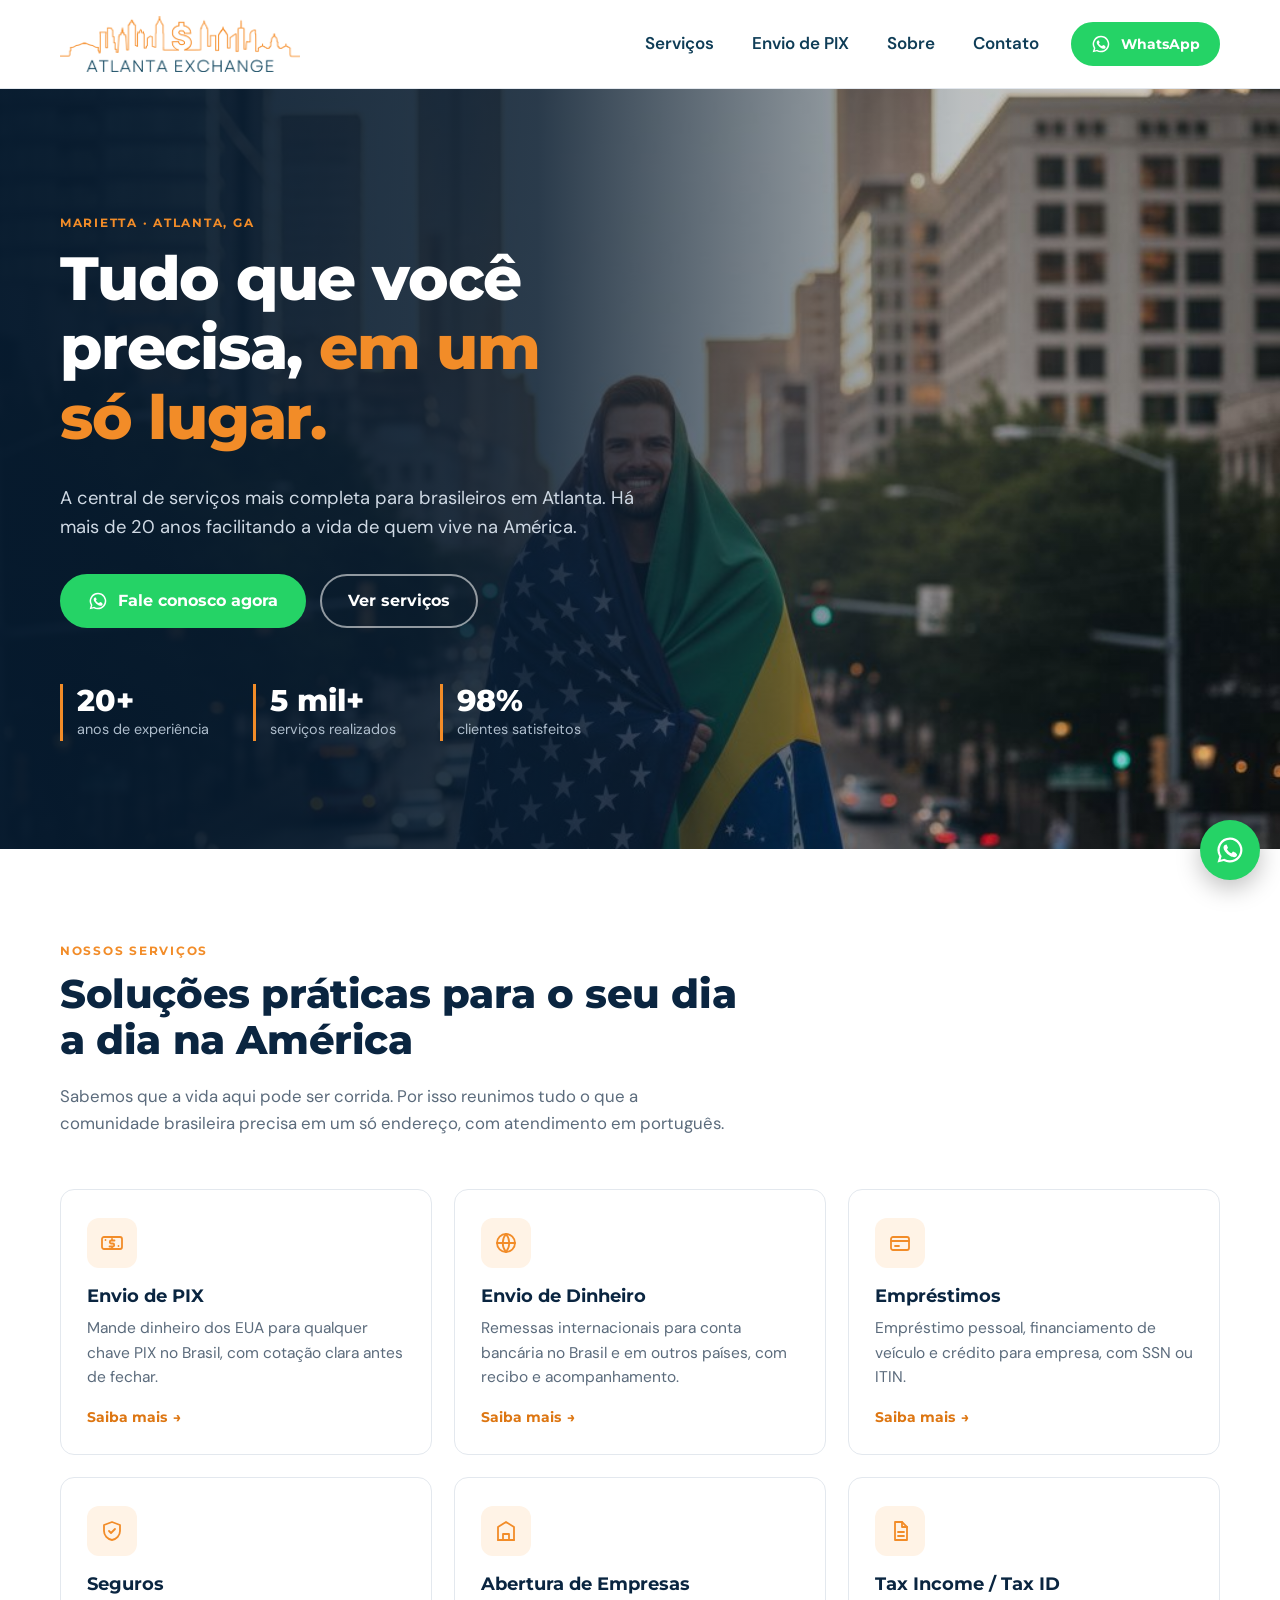
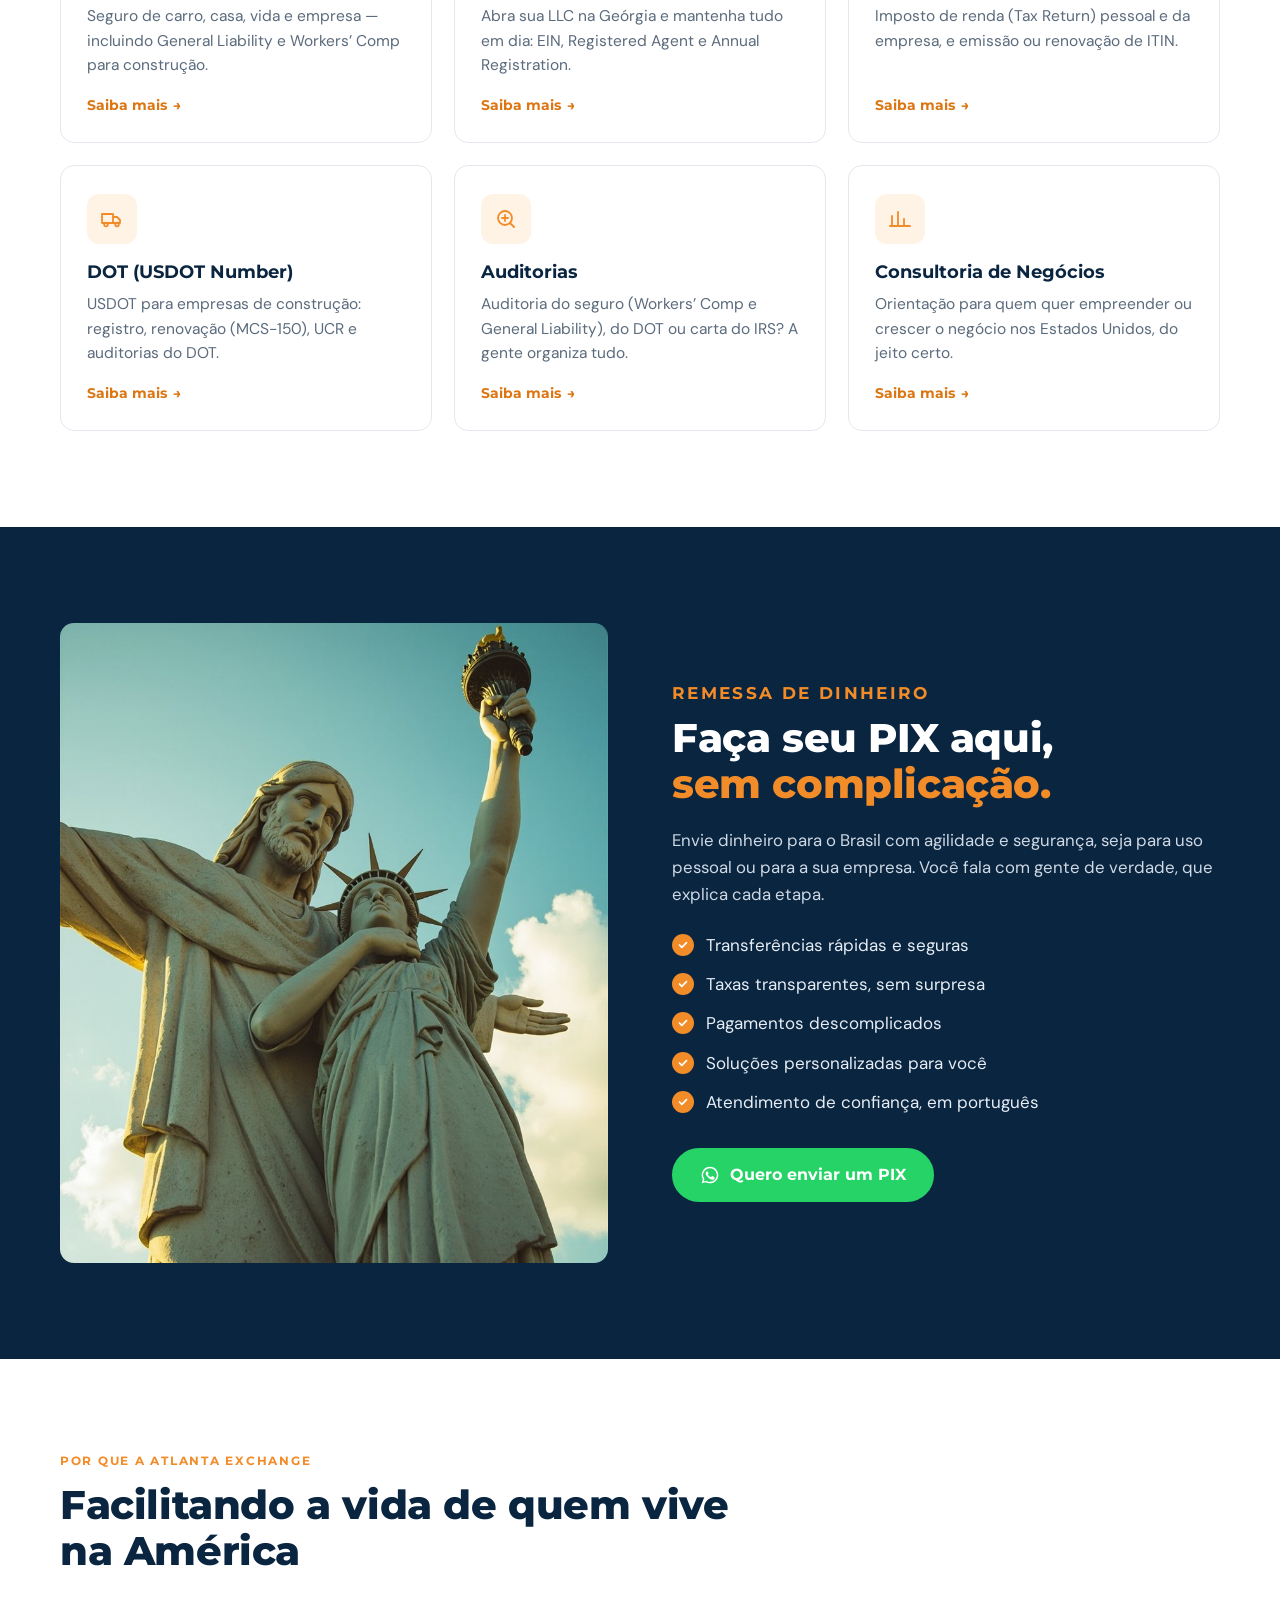
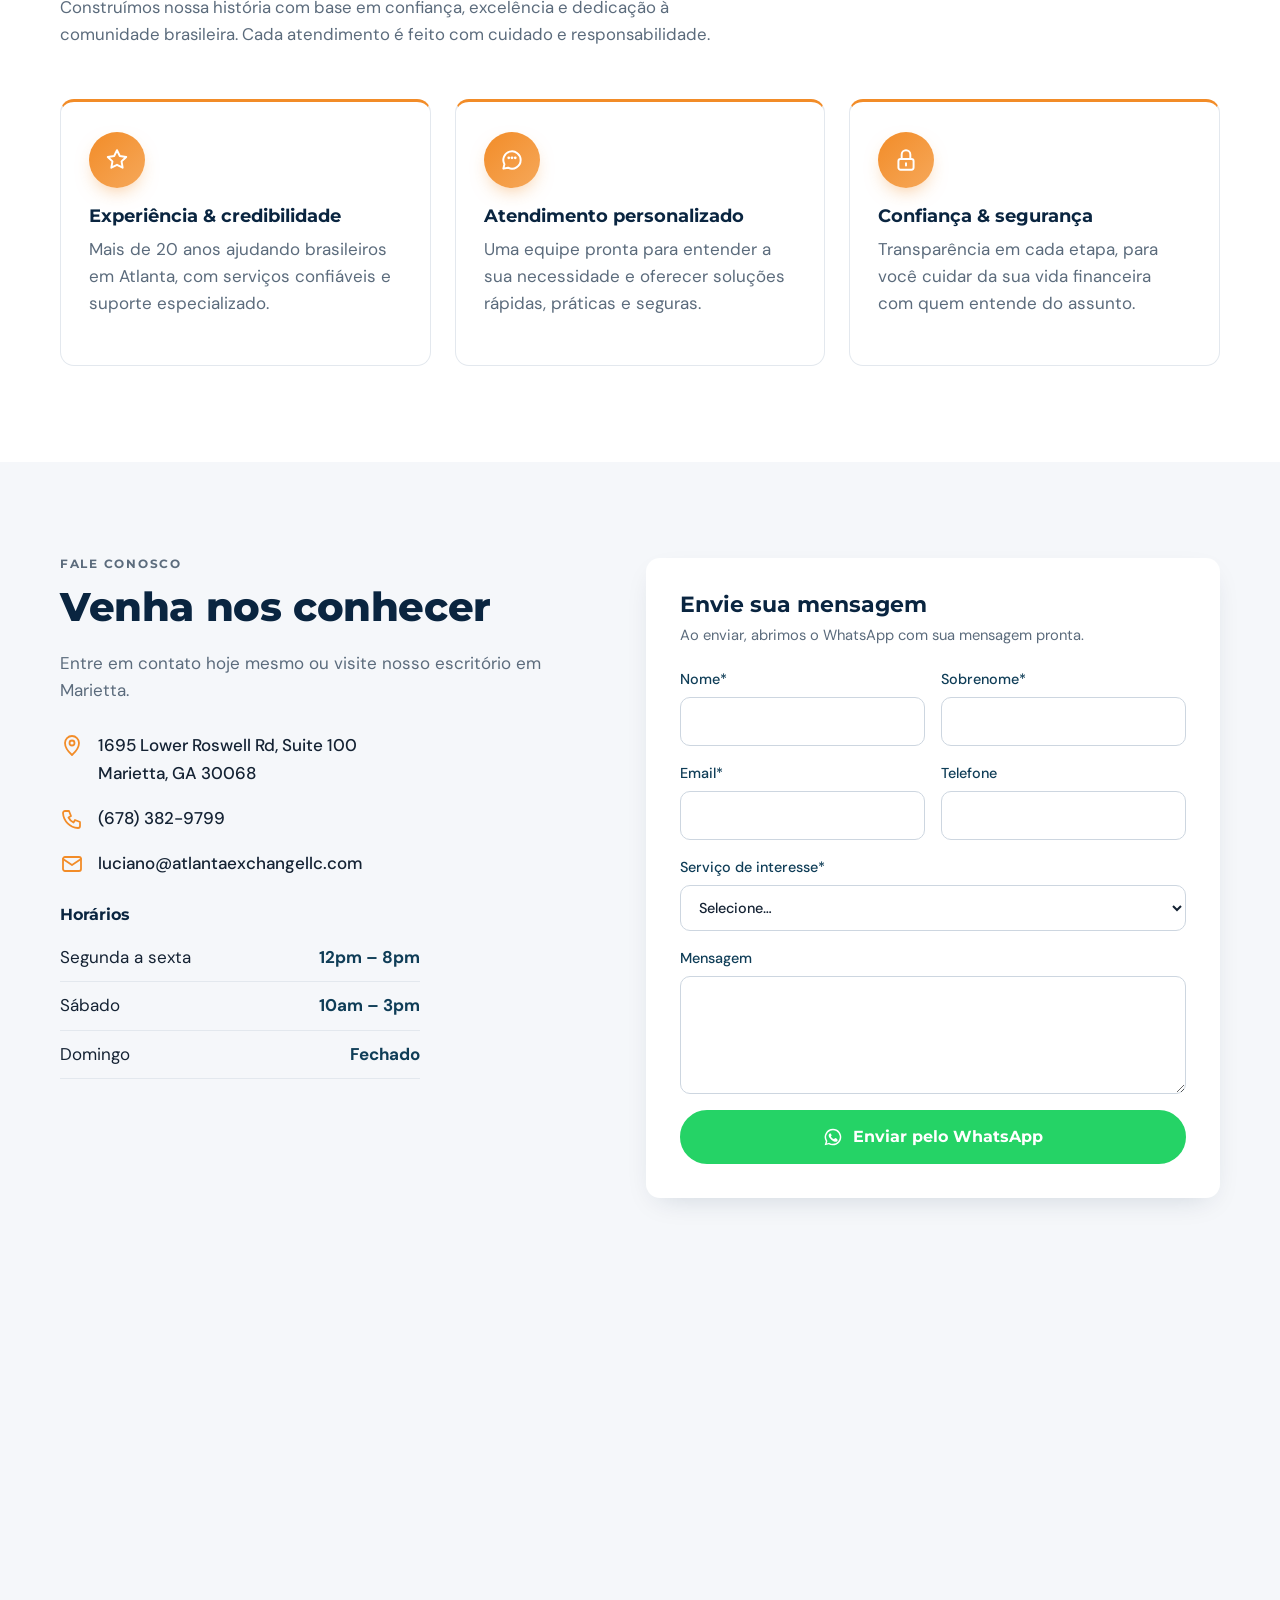
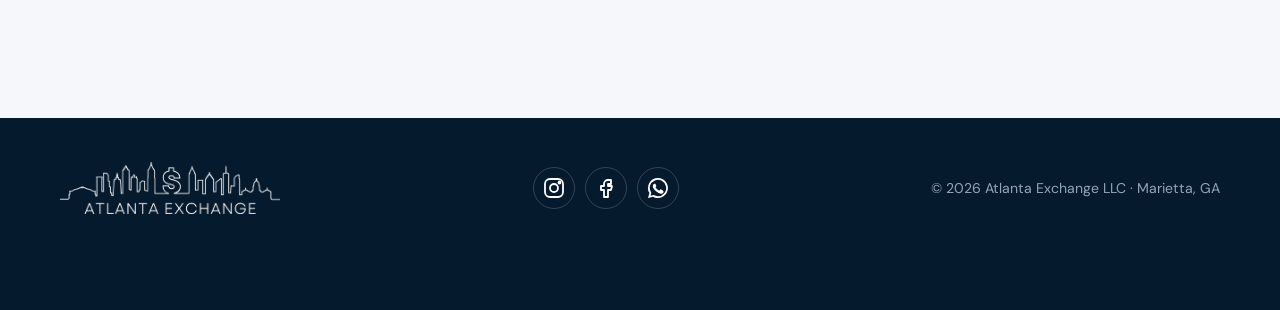
==== site/index.html @ a4a87ce2 "Site novo da Atlanta Exchange (fora do Wix) Site estático com home, 9 páginas de serviço, cotação do" ====
<!doctype html>
<html lang="pt-BR">
<head>
  <meta charset="utf-8">
  <meta name="viewport" content="width=device-width, initial-scale=1">
  <title>Atlanta Exchange LLC | Central de Serviços para Brasileiros em Atlanta</title>
  <meta name="description" content="Há mais de 20 anos servindo a comunidade brasileira em Atlanta: envio de PIX e dinheiro ao Brasil, empréstimos, seguros, abertura de empresas, DOT para construção, Tax ID, imposto de renda e consultoria.">
  <link rel="canonical" href="https://www.atlantaexchangellc.com/">
  <meta property="og:type" content="website">
  <meta property="og:title" content="Atlanta Exchange LLC">
  <meta property="og:description" content="A central de serviços mais completa para brasileiros em Atlanta.">
  <meta property="og:image" content="https://www.atlantaexchangellc.com/img/hero.jpg">
  <meta property="og:locale" content="pt_BR">
  <link rel="icon" href="img/favicon.svg" type="image/svg+xml">
  <link rel="preconnect" href="https://fonts.googleapis.com">
  <link rel="preconnect" href="https://fonts.gstatic.com" crossorigin>
  <link href="https://fonts.googleapis.com/css2?family=Montserrat:wght@600;700;800&family=DM+Sans:wght@400;500;700&display=swap" rel="stylesheet">
  <link rel="stylesheet" href="styles.css">
  <script type="application/ld+json">
  {
    "@context": "https://schema.org",
    "@type": "FinancialService",
    "name": "Atlanta Exchange LLC",
    "url": "https://www.atlantaexchangellc.com/",
    "logo": "https://www.atlantaexchangellc.com/img/logo.png",
    "image": "https://www.atlantaexchangellc.com/img/hero.jpg",
    "telephone": "+1-678-382-9799",
    "email": "luciano@atlantaexchangellc.com",
    "address": {
      "@type": "PostalAddress",
      "streetAddress": "1695 Lower Roswell Rd Suite 100",
      "addressLocality": "Marietta",
      "addressRegion": "GA",
      "postalCode": "30068",
      "addressCountry": "US"
    },
    "openingHoursSpecification": [
      {"@type": "OpeningHoursSpecification", "dayOfWeek": ["Monday","Tuesday","Wednesday","Thursday","Friday"], "opens": "12:00", "closes": "20:00"},
      {"@type": "OpeningHoursSpecification", "dayOfWeek": "Saturday", "opens": "10:00", "closes": "15:00"}
    ],
    "sameAs": [
      "https://www.instagram.com/atlantaexchangellc",
      "https://www.facebook.com/atlantaexchangellc"
    ]
  }
  </script>
</head>
<body>

<header class="nav" id="top">
  <div class="quote" data-quote hidden>
    <div class="wrap quote__inner">
      <span class="quote__live" aria-hidden="true"></span>
      <span class="quote__pair">Dólar hoje <small>USD → BRL</small></span>
      <strong class="quote__value" data-quote-value>R$ —</strong>
      <span class="quote__change" data-quote-change></span>
      <span class="quote__time" data-quote-time></span>
      <a class="quote__cta" href="https://wa.me/16787700385?text=Ol%C3%A1!%20Qual%20a%20cota%C3%A7%C3%A3o%20de%20hoje%20para%20envio%20de%20PIX%3F" target="_blank" rel="noopener">Ver nossa cotação para PIX →</a>
    </div>
  </div>
  <div class="wrap nav__inner">
    <a href="#top" class="nav__logo" aria-label="Atlanta Exchange — início">
      <img src="img/logo.png" alt="Atlanta Exchange" width="250" height="58">
    </a>
    <button class="nav__toggle" aria-label="Abrir menu" aria-expanded="false" aria-controls="menu">
      <span></span><span></span><span></span>
    </button>
    <nav id="menu" class="nav__menu">
      <a href="#servicos">Serviços</a>
      <a href="#remessa">Envio de PIX</a>
      <a href="#sobre">Sobre</a>
      <a href="#contato">Contato</a>
      <a href="https://wa.me/16787700385" class="btn btn--sm btn--wa" target="_blank" rel="noopener"><svg class="wa-ico" viewBox="0 0 24 24" aria-hidden="true"><path fill="currentColor" d="M12 2a10 10 0 0 0-8.6 15.1L2 22l5-1.3A10 10 0 1 0 12 2Zm0 18.2a8.2 8.2 0 0 1-4.2-1.1l-.3-.2-3 .8.8-2.9-.2-.3A8.2 8.2 0 1 1 12 20.2Zm4.5-6.1c-.2-.1-1.5-.7-1.7-.8-.2-.1-.4-.1-.6.1l-.8 1c-.1.2-.3.2-.5.1a6.7 6.7 0 0 1-3.3-2.9c-.2-.4.2-.4.7-1.3.1-.2 0-.3 0-.4l-.8-1.8c-.2-.5-.4-.4-.6-.4h-.5a1 1 0 0 0-.7.3 3 3 0 0 0-.9 2.2 5.2 5.2 0 0 0 1.1 2.8 11.9 11.9 0 0 0 4.6 4c1.7.7 2.3.8 3.2.7.5-.1 1.5-.6 1.7-1.2.2-.6.2-1.1.2-1.2-.1-.1-.3-.2-.5-.3Z"/></svg> WhatsApp</a>
    </nav>
  </div>
</header>

<main>

  <!-- HERO -->
  <section class="hero">
    <div class="hero__bg" aria-hidden="true"></div>
    <div class="wrap hero__inner">
      <p class="eyebrow">Marietta · Atlanta, GA</p>
      <h1>Tudo que você precisa, <span class="accent">em um só lugar.</span></h1>
      <p class="hero__lead">A central de serviços mais completa para brasileiros em Atlanta. Há mais de 20 anos facilitando a vida de quem vive na América.</p>
      <div class="hero__cta">
        <a href="https://wa.me/16787700385?text=Ol%C3%A1!%20Vim%20pelo%20site%20e%20gostaria%20de%20atendimento." class="btn btn--wa" target="_blank" rel="noopener">
          <svg viewBox="0 0 24 24" width="20" height="20" aria-hidden="true"><path fill="currentColor" d="M12 2a10 10 0 0 0-8.6 15.1L2 22l5-1.3A10 10 0 1 0 12 2Zm0 18.2a8.2 8.2 0 0 1-4.2-1.1l-.3-.2-3 .8.8-2.9-.2-.3A8.2 8.2 0 1 1 12 20.2Zm4.5-6.1c-.2-.1-1.5-.7-1.7-.8-.2-.1-.4-.1-.6.1l-.8 1c-.1.2-.3.2-.5.1a6.7 6.7 0 0 1-3.3-2.9c-.2-.4.2-.4.7-1.3.1-.2 0-.3 0-.4l-.8-1.8c-.2-.5-.4-.4-.6-.4h-.5a1 1 0 0 0-.7.3 3 3 0 0 0-.9 2.2 5.2 5.2 0 0 0 1.1 2.8 11.9 11.9 0 0 0 4.6 4c1.7.7 2.3.8 3.2.7.5-.1 1.5-.6 1.7-1.2.2-.6.2-1.1.2-1.2-.1-.1-.3-.2-.5-.3Z"/></svg>
          Fale conosco agora
        </a>
        <a href="#servicos" class="btn btn--ghost">Ver serviços</a>
      </div>
      <ul class="hero__stats">
        <li><strong>20+</strong><span>anos de experiência</span></li>
        <li><strong>5 mil+</strong><span>serviços realizados</span></li>
        <li><strong>98%</strong><span>clientes satisfeitos</span></li>
      </ul>
    </div>
  </section>

  <!-- SERVIÇOS -->
  <section class="section" id="servicos">
    <div class="wrap">
      <div class="section__head">
        <p class="eyebrow">Nossos serviços</p>
        <h2>Soluções práticas para o seu dia a dia na América</h2>
        <p>Sabemos que a vida aqui pode ser corrida. Por isso reunimos tudo o que a comunidade brasileira precisa em um só endereço, com atendimento em português.</p>
      </div>

      <div class="grid services">
<!-- SERVICOS:INICIO (gerado por ferramentas/gerar-servicos.mjs) -->
        <a class="card card--link" href="servicos/envio-de-pix.html">
          <div class="card__icon"><svg viewBox="0 0 24 24"><rect x="2" y="6" width="20" height="12" rx="2"/><path d="M14.5 9.5h-3.2a1.5 1.5 0 0 0 0 3h1.4a1.5 1.5 0 0 1 0 3H9.5M12 8v1.5M12 15.5V17M5.5 9v.01M18.5 15v.01"/></svg></div>
          <h3>Envio de PIX</h3>
          <p>Mande dinheiro dos EUA para qualquer chave PIX no Brasil, com cotação clara antes de fechar.</p>
          <span class="card__more">Saiba mais <span aria-hidden="true">→</span></span>
        </a>
        <a class="card card--link" href="servicos/envio-de-dinheiro.html">
          <div class="card__icon"><svg viewBox="0 0 24 24"><circle cx="12" cy="12" r="9"/><path d="M3 12h18M12 3a14 14 0 0 1 0 18M12 3a14 14 0 0 0 0 18"/></svg></div>
          <h3>Envio de Dinheiro</h3>
          <p>Remessas internacionais para conta bancária no Brasil e em outros países, com recibo e acompanhamento.</p>
          <span class="card__more">Saiba mais <span aria-hidden="true">→</span></span>
        </a>
        <a class="card card--link" href="servicos/emprestimos.html">
          <div class="card__icon"><svg viewBox="0 0 24 24"><rect x="3" y="6" width="18" height="13" rx="2"/><path d="M3 10h18M7 15h4"/></svg></div>
          <h3>Empréstimos</h3>
          <p>Empréstimo pessoal, financiamento de veículo e crédito para empresa, com SSN ou ITIN.</p>
          <span class="card__more">Saiba mais <span aria-hidden="true">→</span></span>
        </a>
        <a class="card card--link" href="servicos/seguros.html">
          <div class="card__icon"><svg viewBox="0 0 24 24"><path d="M12 3 4 6v6c0 4.5 3.4 8.3 8 9 4.6-.7 8-4.5 8-9V6l-8-3Z"/><path d="m9 12 2 2 4-4"/></svg></div>
          <h3>Seguros</h3>
          <p>Seguro de carro, casa, vida e empresa — incluindo General Liability e Workers’ Comp para construção.</p>
          <span class="card__more">Saiba mais <span aria-hidden="true">→</span></span>
        </a>
        <a class="card card--link" href="servicos/abertura-de-empresas.html">
          <div class="card__icon"><svg viewBox="0 0 24 24"><path d="M4 21V8l8-5 8 5v13"/><path d="M9 21v-6h6v6M4 21h16"/></svg></div>
          <h3>Abertura de Empresas</h3>
          <p>Abra sua LLC na Geórgia e mantenha tudo em dia: EIN, Registered Agent e Annual Registration.</p>
          <span class="card__more">Saiba mais <span aria-hidden="true">→</span></span>
        </a>
        <a class="card card--link" href="servicos/tax-income-tax-id.html">
          <div class="card__icon"><svg viewBox="0 0 24 24"><path d="M7 3h7l5 5v13H7z"/><path d="M14 3v5h5M10 13h6M10 17h6"/></svg></div>
          <h3>Tax Income / Tax ID</h3>
          <p>Imposto de renda (Tax Return) pessoal e da empresa, e emissão ou renovação de ITIN.</p>
          <span class="card__more">Saiba mais <span aria-hidden="true">→</span></span>
        </a>
        <a class="card card--link" href="servicos/dot-usdot.html">
          <div class="card__icon"><svg viewBox="0 0 24 24"><path d="M2 7h11v9H2zM13 10h4l3 3v3h-7"/><circle cx="6" cy="17.5" r="1.8"/><circle cx="17" cy="17.5" r="1.8"/></svg></div>
          <h3>DOT (USDOT Number)</h3>
          <p>USDOT para empresas de construção: registro, renovação (MCS-150), UCR e auditorias do DOT.</p>
          <span class="card__more">Saiba mais <span aria-hidden="true">→</span></span>
        </a>
        <a class="card card--link" href="servicos/auditorias.html">
          <div class="card__icon"><svg viewBox="0 0 24 24"><circle cx="11" cy="11" r="7"/><path d="m20 20-4-4M8 11h6M11 8v6"/></svg></div>
          <h3>Auditorias</h3>
          <p>Auditoria do seguro (Workers’ Comp e General Liability), do DOT ou carta do IRS? A gente organiza tudo.</p>
          <span class="card__more">Saiba mais <span aria-hidden="true">→</span></span>
        </a>
        <a class="card card--link" href="servicos/consultoria-de-negocios.html">
          <div class="card__icon"><svg viewBox="0 0 24 24"><path d="M4 19V9M10 19V5M16 19v-7M22 19H2"/></svg></div>
          <h3>Consultoria de Negócios</h3>
          <p>Orientação para quem quer empreender ou crescer o negócio nos Estados Unidos, do jeito certo.</p>
          <span class="card__more">Saiba mais <span aria-hidden="true">→</span></span>
        </a>
<!-- SERVICOS:FIM -->
      </div>
    </div>
  </section>

  <!-- REMESSA -->
  <section class="section section--dark" id="remessa">
    <div class="wrap split">
      <div class="split__media">
        <img src="img/cristo-liberdade.jpg" alt="Cristo Redentor abraçado à Estátua da Liberdade" loading="lazy" width="864" height="1152">
      </div>
      <div class="split__text">
        <p class="eyebrow">Remessa de dinheiro</p>
        <h2>Faça seu PIX aqui,<br><span class="accent">sem complicação.</span></h2>
        <p>Envie dinheiro para o Brasil com agilidade e segurança, seja para uso pessoal ou para a sua empresa. Você fala com gente de verdade, que explica cada etapa.</p>
        <ul class="checks">
          <li>Transferências rápidas e seguras</li>
          <li>Taxas transparentes, sem surpresa</li>
          <li>Pagamentos descomplicados</li>
          <li>Soluções personalizadas para você</li>
          <li>Atendimento de confiança, em português</li>
        </ul>
        <a href="https://wa.me/16787700385?text=Ol%C3%A1!%20Quero%20fazer%20um%20envio%20de%20PIX%20para%20o%20Brasil." class="btn btn--wa" target="_blank" rel="noopener"><svg class="wa-ico" viewBox="0 0 24 24" aria-hidden="true"><path fill="currentColor" d="M12 2a10 10 0 0 0-8.6 15.1L2 22l5-1.3A10 10 0 1 0 12 2Zm0 18.2a8.2 8.2 0 0 1-4.2-1.1l-.3-.2-3 .8.8-2.9-.2-.3A8.2 8.2 0 1 1 12 20.2Zm4.5-6.1c-.2-.1-1.5-.7-1.7-.8-.2-.1-.4-.1-.6.1l-.8 1c-.1.2-.3.2-.5.1a6.7 6.7 0 0 1-3.3-2.9c-.2-.4.2-.4.7-1.3.1-.2 0-.3 0-.4l-.8-1.8c-.2-.5-.4-.4-.6-.4h-.5a1 1 0 0 0-.7.3 3 3 0 0 0-.9 2.2 5.2 5.2 0 0 0 1.1 2.8 11.9 11.9 0 0 0 4.6 4c1.7.7 2.3.8 3.2.7.5-.1 1.5-.6 1.7-1.2.2-.6.2-1.1.2-1.2-.1-.1-.3-.2-.5-.3Z"/></svg> Quero enviar um PIX</a>
      </div>
    </div>
  </section>

  <!-- DIFERENCIAIS -->
  <section class="section" id="sobre">
    <div class="wrap">
      <div class="section__head">
        <p class="eyebrow">Por que a Atlanta Exchange</p>
        <h2>Facilitando a vida de quem vive na América</h2>
        <p>Construímos nossa história com base em confiança, excelência e dedicação à comunidade brasileira. Cada atendimento é feito com cuidado e responsabilidade.</p>
      </div>
      <div class="grid values">
        <div class="value">
          <span class="value__icon"><svg viewBox="0 0 24 24"><path d="m12 3 2.6 5.3 5.9.9-4.3 4.1 1 5.8L12 16.4l-5.2 2.7 1-5.8-4.3-4.1 5.9-.9Z"/></svg></span>
          <h3>Experiência &amp; credibilidade</h3>
          <p>Mais de 20 anos ajudando brasileiros em Atlanta, com serviços confiáveis e suporte especializado.</p>
        </div>
        <div class="value">
          <span class="value__icon"><svg viewBox="0 0 24 24"><path d="M20 12a8 8 0 0 1-11.6 7.1L4 20l1-4.1A8 8 0 1 1 20 12Z"/><path d="M9 10h.01M12 10h.01M15 10h.01" stroke-width="2.6"/></svg></span>
          <h3>Atendimento personalizado</h3>
          <p>Uma equipe pronta para entender a sua necessidade e oferecer soluções rápidas, práticas e seguras.</p>
        </div>
        <div class="value">
          <span class="value__icon"><svg viewBox="0 0 24 24"><rect x="5" y="11" width="14" height="10" rx="2"/><path d="M8 11V7a4 4 0 0 1 8 0v4M12 15v2"/></svg></span>
          <h3>Confiança &amp; segurança</h3>
          <p>Transparência em cada etapa, para você cuidar da sua vida financeira com quem entende do assunto.</p>
        </div>
      </div>
    </div>
  </section>

  <!-- CONTATO -->
  <section class="section section--tint" id="contato">
    <div class="wrap contact">
      <div class="contact__info">
        <p class="eyebrow">Fale conosco</p>
        <h2>Venha nos conhecer</h2>
        <p>Entre em contato hoje mesmo ou visite nosso escritório em Marietta.</p>

        <ul class="info">
          <li>
            <svg viewBox="0 0 24 24"><path d="M12 21s7-6.2 7-12a7 7 0 1 0-14 0c0 5.8 7 12 7 12Z"/><circle cx="12" cy="9" r="2.5"/></svg>
            <a href="https://maps.google.com/?q=1695+Lower+Roswell+Rd+Suite+100,+Marietta,+GA+30068" target="_blank" rel="noopener">1695 Lower Roswell Rd, Suite 100<br>Marietta, GA 30068</a>
          </li>
          <li>
            <svg viewBox="0 0 24 24"><path d="M5 4h4l2 5-2.5 1.5a11 11 0 0 0 5 5L15 13l5 2v4a2 2 0 0 1-2 2A16 16 0 0 1 3 6a2 2 0 0 1 2-2"/></svg>
            <a href="tel:+16783829799">(678) 382-9799</a>
          </li>
          <li>
            <svg viewBox="0 0 24 24"><rect x="3" y="5" width="18" height="14" rx="2"/><path d="m3 7 9 6 9-6"/></svg>
            <a href="mailto:luciano@atlantaexchangellc.com">luciano@atlantaexchangellc.com</a>
          </li>
        </ul>

        <table class="hours">
          <caption>Horários</caption>
          <tr><th>Segunda a sexta</th><td>12pm – 8pm</td></tr>
          <tr><th>Sábado</th><td>10am – 3pm</td></tr>
          <tr><th>Domingo</th><td>Fechado</td></tr>
        </table>
      </div>

      <form class="form" id="contact-form" novalidate>
        <h3>Envie sua mensagem</h3>
        <p class="form__note">Ao enviar, abrimos o WhatsApp com sua mensagem pronta.</p>
        <div class="form__row">
          <label>Nome*<input name="nome" required autocomplete="given-name"></label>
          <label>Sobrenome*<input name="sobrenome" required autocomplete="family-name"></label>
        </div>
        <div class="form__row">
          <label>Email*<input type="email" name="email" required autocomplete="email"></label>
          <label>Telefone<input type="tel" name="telefone" autocomplete="tel"></label>
        </div>
        <label>Serviço de interesse*
          <select name="servico" required>
            <option value="">Selecione…</option>
            <option>Envio de PIX</option>
            <option>Envio de Dinheiro</option>
            <option>Empréstimos</option>
            <option>Seguros</option>
            <option>Abertura de Empresas</option>
            <option>Tax Income / Tax ID</option>
            <option>DOT (registro, renovação, auditoria)</option>
            <option>Auditorias</option>
            <option>Consultoria de Negócios</option>
            <option>Outro</option>
          </select>
        </label>
        <label>Mensagem<textarea name="mensagem" rows="4"></textarea></label>
        <p class="form__error" role="alert" hidden>Preencha os campos obrigatórios (*).</p>
        <button type="submit" class="btn btn--wa btn--block"><svg class="wa-ico" viewBox="0 0 24 24" aria-hidden="true"><path fill="currentColor" d="M12 2a10 10 0 0 0-8.6 15.1L2 22l5-1.3A10 10 0 1 0 12 2Zm0 18.2a8.2 8.2 0 0 1-4.2-1.1l-.3-.2-3 .8.8-2.9-.2-.3A8.2 8.2 0 1 1 12 20.2Zm4.5-6.1c-.2-.1-1.5-.7-1.7-.8-.2-.1-.4-.1-.6.1l-.8 1c-.1.2-.3.2-.5.1a6.7 6.7 0 0 1-3.3-2.9c-.2-.4.2-.4.7-1.3.1-.2 0-.3 0-.4l-.8-1.8c-.2-.5-.4-.4-.6-.4h-.5a1 1 0 0 0-.7.3 3 3 0 0 0-.9 2.2 5.2 5.2 0 0 0 1.1 2.8 11.9 11.9 0 0 0 4.6 4c1.7.7 2.3.8 3.2.7.5-.1 1.5-.6 1.7-1.2.2-.6.2-1.1.2-1.2-.1-.1-.3-.2-.5-.3Z"/></svg> Enviar pelo WhatsApp</button>
      </form>
    </div>

    <div class="wrap map">
      <iframe title="Mapa — Atlanta Exchange" loading="lazy" referrerpolicy="no-referrer-when-downgrade"
        src="https://www.google.com/maps?q=1695+Lower+Roswell+Rd+Suite+100,+Marietta,+GA+30068&output=embed"></iframe>
    </div>
  </section>

</main>

<footer class="footer">
  <div class="wrap footer__inner">
    <img src="img/logo-white.png" alt="Atlanta Exchange" width="230" height="54" loading="lazy">
    <nav class="footer__social" aria-label="Redes sociais">
      <a href="https://www.instagram.com/atlantaexchangellc" target="_blank" rel="noopener" aria-label="Instagram">
        <svg viewBox="0 0 24 24"><rect x="3" y="3" width="18" height="18" rx="5"/><circle cx="12" cy="12" r="4"/><circle cx="17.5" cy="6.5" r="1" fill="currentColor"/></svg>
      </a>
      <a href="https://www.facebook.com/atlantaexchangellc" target="_blank" rel="noopener" aria-label="Facebook">
        <svg viewBox="0 0 24 24"><path d="M14 8h3V4h-3a4 4 0 0 0-4 4v2H7v4h3v7h4v-7h3l1-4h-4V8Z"/></svg>
      </a>
      <a href="https://wa.me/16787700385" target="_blank" rel="noopener" aria-label="WhatsApp">
        <svg class="wa-ico" viewBox="0 0 24 24" aria-hidden="true"><path fill="currentColor" d="M12 2a10 10 0 0 0-8.6 15.1L2 22l5-1.3A10 10 0 1 0 12 2Zm0 18.2a8.2 8.2 0 0 1-4.2-1.1l-.3-.2-3 .8.8-2.9-.2-.3A8.2 8.2 0 1 1 12 20.2Zm4.5-6.1c-.2-.1-1.5-.7-1.7-.8-.2-.1-.4-.1-.6.1l-.8 1c-.1.2-.3.2-.5.1a6.7 6.7 0 0 1-3.3-2.9c-.2-.4.2-.4.7-1.3.1-.2 0-.3 0-.4l-.8-1.8c-.2-.5-.4-.4-.6-.4h-.5a1 1 0 0 0-.7.3 3 3 0 0 0-.9 2.2 5.2 5.2 0 0 0 1.1 2.8 11.9 11.9 0 0 0 4.6 4c1.7.7 2.3.8 3.2.7.5-.1 1.5-.6 1.7-1.2.2-.6.2-1.1.2-1.2-.1-.1-.3-.2-.5-.3Z"/></svg>
      </a>
    </nav>
    <p class="footer__copy">© <span id="year">2026</span> Atlanta Exchange LLC · Marietta, GA</p>
  </div>
</footer>

<a href="https://wa.me/16787700385" class="wa-float" target="_blank" rel="noopener" aria-label="Falar no WhatsApp">
  <svg viewBox="0 0 24 24" width="30" height="30" aria-hidden="true"><path fill="currentColor" d="M12 2a10 10 0 0 0-8.6 15.1L2 22l5-1.3A10 10 0 1 0 12 2Zm0 18.2a8.2 8.2 0 0 1-4.2-1.1l-.3-.2-3 .8.8-2.9-.2-.3A8.2 8.2 0 1 1 12 20.2Zm4.5-6.1c-.2-.1-1.5-.7-1.7-.8-.2-.1-.4-.1-.6.1l-.8 1c-.1.2-.3.2-.5.1a6.7 6.7 0 0 1-3.3-2.9c-.2-.4.2-.4.7-1.3.1-.2 0-.3 0-.4l-.8-1.8c-.2-.5-.4-.4-.6-.4h-.5a1 1 0 0 0-.7.3 3 3 0 0 0-.9 2.2 5.2 5.2 0 0 0 1.1 2.8 11.9 11.9 0 0 0 4.6 4c1.7.7 2.3.8 3.2.7.5-.1 1.5-.6 1.7-1.2.2-.6.2-1.1.2-1.2-.1-.1-.3-.2-.5-.3Z"/></svg>
</a>

<script src="script.js"></script>
</body>
</html>
---- site/styles.css ----
:root {
  --navy-900: #061a2e;
  --navy-800: #0a2540;
  --navy-700: #0f3d57;
  --orange: #f28c28;
  --orange-600: #dd7612;
  --ink: #142233;
  --muted: #5b6b7c;
  --line: #e3e8ee;
  --bg: #ffffff;
  --tint: #f5f7fa;
  --radius: 14px;
  --shadow: 0 10px 30px -12px rgba(10, 37, 64, .18);
  --head: "Montserrat", system-ui, sans-serif;
  --body: "DM Sans", system-ui, sans-serif;
}

*, *::before, *::after { box-sizing: border-box; }
html { scroll-behavior: smooth; scroll-padding-top: 136px; }
body {
  margin: 0;
  font: 400 17px/1.6 var(--body);
  color: var(--ink);
  background: var(--bg);
  -webkit-font-smoothing: antialiased;
}
img { max-width: 100%; height: auto; display: block; }
a { color: inherit; }
h1, h2, h3 { font-family: var(--head); line-height: 1.15; margin: 0 0 .5em; color: var(--navy-800); }
h1 { font-size: clamp(2.2rem, 5.5vw, 3.8rem); font-weight: 800; letter-spacing: -.02em; }
h2 { font-size: clamp(1.7rem, 3.4vw, 2.5rem); font-weight: 800; letter-spacing: -.01em; }
h3 { font-size: 1.12rem; font-weight: 700; }
p { margin: 0 0 1em; }

.wrap { width: min(1160px, 100% - 32px); margin-inline: auto; }
.accent { color: var(--orange); }
.eyebrow {
  font: 700 .78rem/1 var(--head);
  letter-spacing: .14em;
  text-transform: uppercase;
  color: var(--orange);
  margin-bottom: 14px;
}

/* Buttons */
.btn {
  display: inline-flex; align-items: center; justify-content: center; gap: 10px;
  padding: 15px 26px;
  background: var(--orange); color: #fff;
  font: 700 1rem/1 var(--head);
  border: 2px solid var(--orange); border-radius: 999px;
  text-decoration: none; cursor: pointer;
  transition: background .2s, border-color .2s, transform .2s;
}
.btn:hover { background: var(--orange-600); border-color: var(--orange-600); transform: translateY(-1px); }
.btn:focus-visible { outline: 3px solid #fff; outline-offset: 3px; }
.btn--ghost { background: transparent; border-color: rgba(255,255,255,.55); }
.btn--ghost:hover { background: rgba(255,255,255,.1); border-color: #fff; }
.btn--sm { padding: 10px 18px; font-size: .9rem; }
.btn--block { width: 100%; }

/* Nav */
.nav {
  position: sticky; top: 0; z-index: 50;
  background: rgba(255,255,255,.94);
  backdrop-filter: saturate(160%) blur(10px);
  border-bottom: 1px solid var(--line);
}
.nav__inner { display: flex; align-items: center; justify-content: space-between; height: 88px; }
.nav__logo img { width: 240px; }
@media (max-width: 520px) { .nav__logo img { width: 190px; } }
.nav__menu { display: flex; align-items: center; gap: 6px; }
.nav__menu a:not(.btn) {
  text-decoration: none; font-weight: 600; color: var(--navy-700);
  position: relative; padding: 10px 16px; border-radius: 999px;
  transition: color .2s, background .2s;
}
.nav__menu a:not(.btn)::after {
  content: ""; position: absolute; left: 50%; right: 50%; bottom: 4px; height: 2px;
  background: var(--orange); transition: left .25s, right .25s;
}
.nav__menu a:not(.btn):hover,
.nav__menu a:not(.btn):focus-visible { color: var(--orange-600); background: #fff3e6; }
.nav__menu a:not(.btn):hover::after,
.nav__menu a:not(.btn):focus-visible::after { left: 16px; right: 16px; }
.nav__menu .btn { margin-left: 10px; }
.nav__toggle { display: none; }

@media (max-width: 860px) {
  .nav__toggle {
    display: grid; gap: 5px; place-content: center;
    width: 44px; height: 44px; border: 0; background: none; cursor: pointer;
  }
  .nav__toggle span { width: 24px; height: 2px; background: var(--navy-800); transition: transform .2s, opacity .2s; }
  .nav__toggle[aria-expanded="true"] span:nth-child(1) { transform: translateY(7px) rotate(45deg); }
  .nav__toggle[aria-expanded="true"] span:nth-child(2) { opacity: 0; }
  .nav__toggle[aria-expanded="true"] span:nth-child(3) { transform: translateY(-7px) rotate(-45deg); }
  .nav__menu {
    position: absolute; top: 100%; left: 0; right: 0;
    flex-direction: column; align-items: stretch; gap: 0;
    background: #fff; border-bottom: 1px solid var(--line);
    padding: 8px 16px 20px;
    display: none;
  }
  .nav__menu.is-open { display: flex; }
  .nav__menu a:not(.btn) { padding: 14px 12px; border-radius: 8px; border-bottom: 1px solid var(--line); }
  .nav__menu a:not(.btn)::after { display: none; }
  .nav__menu .btn { margin: 16px 0 0; }
}

/* Hero */
.hero {
  position: relative; overflow: hidden;
  color: #fff;
  min-height: min(88vh, 760px);
  display: flex; align-items: center;
  padding: 90px 0 70px;
  background: var(--navy-900);
}
.hero__bg {
  position: absolute; inset: 0;
  background:
    linear-gradient(90deg, rgba(6,26,46,.96) 0%, rgba(6,26,46,.85) 42%, rgba(6,26,46,.25) 75%, rgba(6,26,46,.1) 100%),
    url("img/hero.jpg") 75% 30% / cover no-repeat;
}
.hero__inner { position: relative; }
.hero h1 { color: #fff; max-width: 13ch; }
.hero__lead { font-size: 1.15rem; color: #cfd9e4; max-width: 46ch; margin-bottom: 32px; }
.hero__cta { display: flex; flex-wrap: wrap; gap: 14px; margin-bottom: 56px; }
.hero__stats {
  list-style: none; margin: 0; padding: 0;
  display: flex; flex-wrap: wrap; gap: 18px 44px;
}
.hero__stats li { display: flex; flex-direction: column; border-left: 3px solid var(--orange); padding-left: 14px; }
.hero__stats strong { font: 800 1.9rem/1.1 var(--head); color: #fff; }
.hero__stats span { font-size: .9rem; color: #aebdcc; }

@media (max-width: 700px) {
  .hero { min-height: auto; padding: 64px 0 52px; }
  .hero__bg {
    background:
      linear-gradient(180deg, rgba(6,26,46,.75) 0%, rgba(6,26,46,.92) 55%, rgba(6,26,46,.98) 100%),
      url("img/hero.jpg") 60% 20% / cover no-repeat;
  }
}

/* Sections */
.section { padding: 96px 0; }
.section--tint { background: var(--tint); }
.section--dark { background: var(--navy-800); color: #cfd9e4; }
.section--dark h2 { color: #fff; }
.section__head { max-width: 680px; margin-bottom: 52px; }
.section__head p:last-child { color: var(--muted); font-size: 1.05rem; }
@media (max-width: 700px) { .section { padding: 68px 0; } }

.grid { display: grid; gap: 22px; }

/* Services */
.services { grid-template-columns: repeat(3, 1fr); }
@media (max-width: 960px) { .services { grid-template-columns: repeat(2, 1fr); } }
@media (max-width: 560px) { .services { grid-template-columns: 1fr; } }
.card {
  background: #fff; border: 1px solid var(--line); border-radius: var(--radius);
  padding: 28px 26px;
  transition: transform .25s, box-shadow .25s, border-color .25s;
}
.card:hover { transform: translateY(-4px); box-shadow: var(--shadow); border-color: transparent; }
.card p { color: var(--muted); font-size: .97rem; margin: 0; }
.card__icon {
  width: 50px; height: 50px; border-radius: 12px;
  display: grid; place-items: center;
  background: #fff3e6; color: var(--orange);
  margin-bottom: 18px;
}
.card__icon svg, .info svg, .footer__social svg {
  width: 24px; height: 24px; fill: none; stroke: currentColor;
  stroke-width: 1.8; stroke-linecap: round; stroke-linejoin: round;
}

/* Split */
.split { display: grid; grid-template-columns: 1fr 1fr; gap: 64px; align-items: center; }
.split__media img { border-radius: var(--radius); aspect-ratio: 4 / 5; object-fit: cover; object-position: center 20%; width: 100%; max-height: 640px; }
.split__text > p { font-size: 1.05rem; }
.checks { list-style: none; padding: 0; margin: 24px 0 32px; display: grid; gap: 12px; }
.checks li { display: flex; gap: 12px; align-items: flex-start; color: #e6edf4; }
.checks li::before {
  content: ""; flex: none; width: 22px; height: 22px; margin-top: 2px; border-radius: 50%;
  background: var(--orange) url("data:image/svg+xml,%3Csvg xmlns='http://www.w3.org/2000/svg' viewBox='0 0 24 24' fill='none' stroke='white' stroke-width='3' stroke-linecap='round' stroke-linejoin='round'%3E%3Cpath d='m6 12 4 4 8-8'/%3E%3C/svg%3E") center / 14px no-repeat;
}
@media (max-width: 860px) { .split { grid-template-columns: 1fr; gap: 40px; } }

/* Values */
.values { grid-template-columns: repeat(auto-fit, minmax(260px, 1fr)); gap: 24px; }
.value { background: #fff; border: 1px solid var(--line); border-radius: var(--radius); padding: 30px 28px; border-top: 3px solid var(--orange); }
.value__icon {
  width: 56px; height: 56px; border-radius: 50%; display: grid; place-items: center;
  background: linear-gradient(135deg, var(--orange), #f6a85a); color: #fff;
  margin-bottom: 18px; box-shadow: 0 8px 20px -8px rgba(242,140,40,.6);
  transition: transform .3s;
}
.value__icon svg { width: 26px; height: 26px; fill: none; stroke: currentColor; stroke-width: 1.8; stroke-linecap: round; stroke-linejoin: round; }
.value:hover .value__icon { transform: translateY(-4px) rotate(-6deg); }
.value p { color: var(--muted); }

/* Contact */
.contact { display: grid; grid-template-columns: 1fr 1.1fr; gap: 64px; align-items: start; }
.contact__info > p { color: var(--muted); }
.info { list-style: none; padding: 0; margin: 28px 0; display: grid; gap: 18px; }
.info li { display: flex; gap: 14px; align-items: flex-start; }
.info svg { color: var(--orange); flex: none; margin-top: 2px; }
.info a { text-decoration: none; font-weight: 500; }
.info a:hover { color: var(--orange-600); }
.hours { border-collapse: collapse; width: 100%; max-width: 360px; }
.hours caption { text-align: left; font: 700 1rem var(--head); color: var(--navy-800); margin-bottom: 10px; }
.hours th, .hours td { padding: 10px 0; border-bottom: 1px solid var(--line); text-align: left; font-weight: 400; }
.hours td { text-align: right; font-weight: 700; color: var(--navy-700); }

.form {
  background: #fff; border-radius: var(--radius); box-shadow: var(--shadow);
  padding: 34px; display: grid; gap: 16px;
}
.form h3 { font-size: 1.35rem; margin: 0; }
.form__note { color: var(--muted); font-size: .92rem; margin: -8px 0 4px; }
.form__row { display: grid; grid-template-columns: 1fr 1fr; gap: 16px; }
.form label { display: grid; gap: 6px; font-size: .9rem; font-weight: 500; color: var(--navy-700); }
.form input, .form select, .form textarea {
  font: inherit; color: var(--ink);
  padding: 12px 14px; border: 1px solid #cdd6e0; border-radius: 10px; background: #fff;
  width: 100%;
}
.form input:focus, .form select:focus, .form textarea:focus {
  outline: none; border-color: var(--orange); box-shadow: 0 0 0 3px rgba(242,140,40,.2);
}
.form .is-invalid { border-color: #d64545; }
.form__error { color: #c03030; font-size: .9rem; margin: 0; }
@media (max-width: 860px) { .contact { grid-template-columns: 1fr; gap: 44px; } }
@media (max-width: 520px) { .form { padding: 24px 18px; } .form__row { grid-template-columns: 1fr; } }

.map { margin-top: 64px; }
.map iframe { width: 100%; height: 360px; border: 0; border-radius: var(--radius); display: block; }

/* Footer */
.footer { background: var(--navy-900); color: #93a4b6; padding: 44px 0 96px; }
.footer__inner { display: flex; align-items: center; justify-content: space-between; gap: 24px; flex-wrap: wrap; }
.footer__inner img { width: 220px; }
.footer__social { display: flex; gap: 10px; }
.footer__social a {
  width: 42px; height: 42px; border-radius: 50%; display: grid; place-items: center;
  border: 1px solid rgba(255,255,255,.18); color: #fff; transition: background .2s, border-color .2s;
}
.footer__social a:hover { background: var(--orange); border-color: var(--orange); }
.footer__copy { margin: 0; font-size: .88rem; }

/* Floating WhatsApp */
.wa-float {
  position: fixed; right: 20px; bottom: 20px; z-index: 60;
  width: 60px; height: 60px; border-radius: 50%;
  display: grid; place-items: center;
  background: #25d366; color: #fff;
  box-shadow: 0 8px 24px rgba(0,0,0,.25);
  transition: transform .2s;
}
.wa-float:hover { transform: scale(1.07); }

@media (prefers-reduced-motion: reduce) {
  html { scroll-behavior: auto; }
  *, *::before, *::after { transition: none !important; }
}

/* ---- WhatsApp: sempre verde e pulsando ---- */
.btn--wa {
  --wa: #25d366;
  background: var(--wa); border-color: var(--wa); color: #fff;
  animation: wa-pulse 1.8s ease-out infinite;
}
.btn--wa:hover { background: #1ebe5a; border-color: #1ebe5a; }
.btn .wa-ico { width: 20px; height: 20px; flex: none; }
.wa-float { animation: wa-pulse 1.8s ease-out infinite; }
@keyframes wa-pulse {
  0%   { box-shadow: 0 0 0 0 rgba(37, 211, 102, .65); }
  70%  { box-shadow: 0 0 0 16px rgba(37, 211, 102, 0); }
  100% { box-shadow: 0 0 0 0 rgba(37, 211, 102, 0); }
}
.footer__social .wa-ico { stroke: none; fill: currentColor; }
.footer__social a[aria-label="WhatsApp"]:hover { background: #25d366; border-color: #25d366; }
@media (prefers-reduced-motion: reduce) {
  .btn--wa, .wa-float { animation: none; }
}

/* ---- Cartões de serviço clicáveis ---- */
.card--link { display: flex; flex-direction: column; text-decoration: none; color: inherit; }
.card--link p { flex: 1; }
.card__more {
  margin-top: 18px; font: 700 .9rem var(--head); color: var(--orange-600);
  display: inline-flex; gap: 6px; transition: gap .2s;
}
.card--link:hover .card__more { gap: 12px; }
.card--link:hover h3 { color: var(--orange-600); }
.card--link:focus-visible { outline: 3px solid var(--orange); outline-offset: 3px; }

/* ---- Páginas de serviço ---- */
.page-hero {
  background: radial-gradient(circle at 85% 0%, #15456b 0%, var(--navy-800) 45%, var(--navy-900) 100%);
  color: #cfd9e4; padding: 40px 0 80px;
}
.crumbs { font-size: .88rem; color: #8fa3b8; margin-bottom: 44px; }
.crumbs a { color: #cfd9e4; text-decoration: none; }
.crumbs a:hover { color: var(--orange); }
.crumbs span { margin: 0 6px; opacity: .5; }
.page-hero__inner { display: grid; grid-template-columns: 1.15fr 1fr; gap: 56px; align-items: center; }
.page-hero__photo { position: relative; margin: 0; }
.page-hero__photo img {
  width: 100%; aspect-ratio: 4 / 3; object-fit: cover; border-radius: 20px;
  box-shadow: 0 30px 60px -20px rgba(0,0,0,.55);
}
.page-hero__icon {
  position: absolute; left: -22px; bottom: -22px;
  width: 76px; height: 76px; border-radius: 20px; display: grid; place-items: center;
  background: linear-gradient(135deg, var(--orange), #f6a85a); color: #fff;
  box-shadow: 0 14px 30px -10px rgba(242,140,40,.7); border: 4px solid var(--navy-800);
}
.page-hero__icon svg, .others .card__icon svg {
  fill: none; stroke: currentColor; stroke-width: 1.8; stroke-linecap: round; stroke-linejoin: round;
}
.page-hero__icon svg { width: 36px; height: 36px; }
@media (max-width: 860px) {
  .page-hero__inner { grid-template-columns: 1fr; gap: 40px; }
  .page-hero__photo { order: -1; }
  .page-hero__icon { left: 16px; bottom: -26px; width: 60px; height: 60px; border-radius: 16px; }
  .page-hero__icon svg { width: 28px; height: 28px; }
}
.page-hero h1 { color: #fff; font-size: clamp(2rem, 4.4vw, 3.1rem); }
.page-hero__lead { font-size: 1.12rem; max-width: 58ch; margin-bottom: 30px; }

.detail { display: grid; grid-template-columns: 1.4fr 1fr; gap: 56px; align-items: start; }
.checks--light li { color: var(--ink); }
.docs { background: var(--tint); border-radius: var(--radius); padding: 30px; border-left: 4px solid var(--orange); }
.docs ul { margin: 0 0 16px; padding-left: 20px; display: grid; gap: 8px; }
.docs__note { color: var(--muted); font-size: .92rem; margin: 0; }
@media (max-width: 860px) { .detail { grid-template-columns: 1fr; gap: 32px; } }

.steps { list-style: none; padding: 0; margin: 0; display: grid; grid-template-columns: repeat(3, 1fr); gap: 22px; counter-reset: passo; }
.steps li {
  counter-increment: passo; background: #fff; border-radius: var(--radius);
  padding: 30px 26px; box-shadow: var(--shadow); position: relative;
}
.steps li::before {
  content: counter(passo); display: grid; place-items: center;
  width: 40px; height: 40px; border-radius: 50%; margin-bottom: 16px;
  background: var(--navy-800); color: #fff; font: 800 1.05rem var(--head);
}
.steps p { color: var(--muted); margin: 0; }
@media (max-width: 760px) { .steps { grid-template-columns: 1fr; } }

.faq details { max-width: 820px; }
.faq details { border-bottom: 1px solid var(--line); }
.faq summary {
  cursor: pointer; list-style: none; padding: 20px 40px 20px 0; position: relative;
  font: 700 1.05rem var(--head); color: var(--navy-800);
}
.faq summary::-webkit-details-marker { display: none; }
.faq summary::after {
  content: "+"; position: absolute; right: 4px; top: 50%; transform: translateY(-50%);
  font-size: 1.5rem; color: var(--orange); transition: transform .2s;
}
.faq details[open] summary::after { transform: translateY(-50%) rotate(45deg); }
.faq summary:hover { color: var(--orange-600); }
.faq details p { color: var(--muted); margin: 0 0 20px; }

.cta-band { background: var(--navy-800); padding: 56px 0; }
.cta-band__inner { display: flex; align-items: center; justify-content: space-between; gap: 28px; flex-wrap: wrap; }
.cta-band h2 { color: #fff; margin-bottom: 6px; }
.cta-band p { color: #aebdcc; margin: 0; }

.others { display: grid; grid-template-columns: repeat(auto-fill, minmax(220px, 1fr)); gap: 14px; }
.others a {
  display: flex; align-items: center; gap: 14px; padding: 14px 16px;
  border: 1px solid var(--line); border-radius: 12px;
  text-decoration: none; font-weight: 700; color: var(--navy-700);
  transition: border-color .2s, box-shadow .2s, color .2s;
}
.others a:hover { border-color: var(--orange); color: var(--orange-600); box-shadow: var(--shadow); }
.others .card__icon { width: 40px; height: 40px; margin: 0; border-radius: 10px; }
.others .card__icon svg { width: 20px; height: 20px; }

/* ---- Prazos e regras / fontes ---- */
.rules { display: grid; grid-template-columns: repeat(auto-fit, minmax(240px, 1fr)); gap: 18px; }
.rule {
  background: rgba(255,255,255,.05); border: 1px solid rgba(255,255,255,.1);
  border-left: 4px solid var(--orange); border-radius: 12px; padding: 24px 22px;
}
.rule h3 { color: #fff; margin-bottom: 8px; }
.rule p { margin: 0; color: #cfd9e4; font-size: .97rem; }
.sources { margin: 36px 0 8px; font-size: .9rem; color: var(--muted); }
.sources a { color: var(--navy-700); }
.sources a:hover { color: var(--orange-600); }
.disclaimer { font-size: .82rem; color: var(--muted); margin: 0; }
.rules--2, .rules--4 { grid-template-columns: repeat(2, 1fr); }
@media (max-width: 700px) { .rules--2, .rules--4 { grid-template-columns: 1fr; } }

/* ---- Faixa de cotação ao vivo ---- */
.quote { background: var(--navy-900); color: #cfd9e4; font-size: .86rem; }
.quote__inner { display: flex; align-items: center; gap: 14px; height: 38px; white-space: nowrap; overflow: hidden; }
.quote__live {
  width: 8px; height: 8px; border-radius: 50%; background: #25d366; flex: none;
  animation: wa-pulse 1.8s ease-out infinite;
}
.quote__pair { font-weight: 500; }
.quote__pair small { color: #8fa3b8; margin-left: 4px; }
.quote__value { font: 800 1rem var(--head); color: #fff; letter-spacing: .01em; border-radius: 4px; padding: 0 4px; }
.quote__value.is-flash { animation: quote-flash 1.2s ease-out; }
@keyframes quote-flash { from { background: rgba(242,140,40,.55); } to { background: transparent; } }
.quote__change { font-weight: 700; }
.quote__change.is-up { color: #3ddc84; }
.quote__change.is-down { color: #ff7a7a; }
.quote__time { color: #8fa3b8; }
.quote__cta { margin-left: auto; color: var(--orange); font-weight: 700; text-decoration: none; }
.quote__cta:hover { color: #ffb066; text-decoration: underline; }
@media (max-width: 760px) {
  .quote__time, .quote__pair small { display: none; }
  .quote__inner { gap: 10px; }
}
@media (max-width: 480px) {
  .quote__cta { display: none; }
  .quote__inner { justify-content: center; }
}
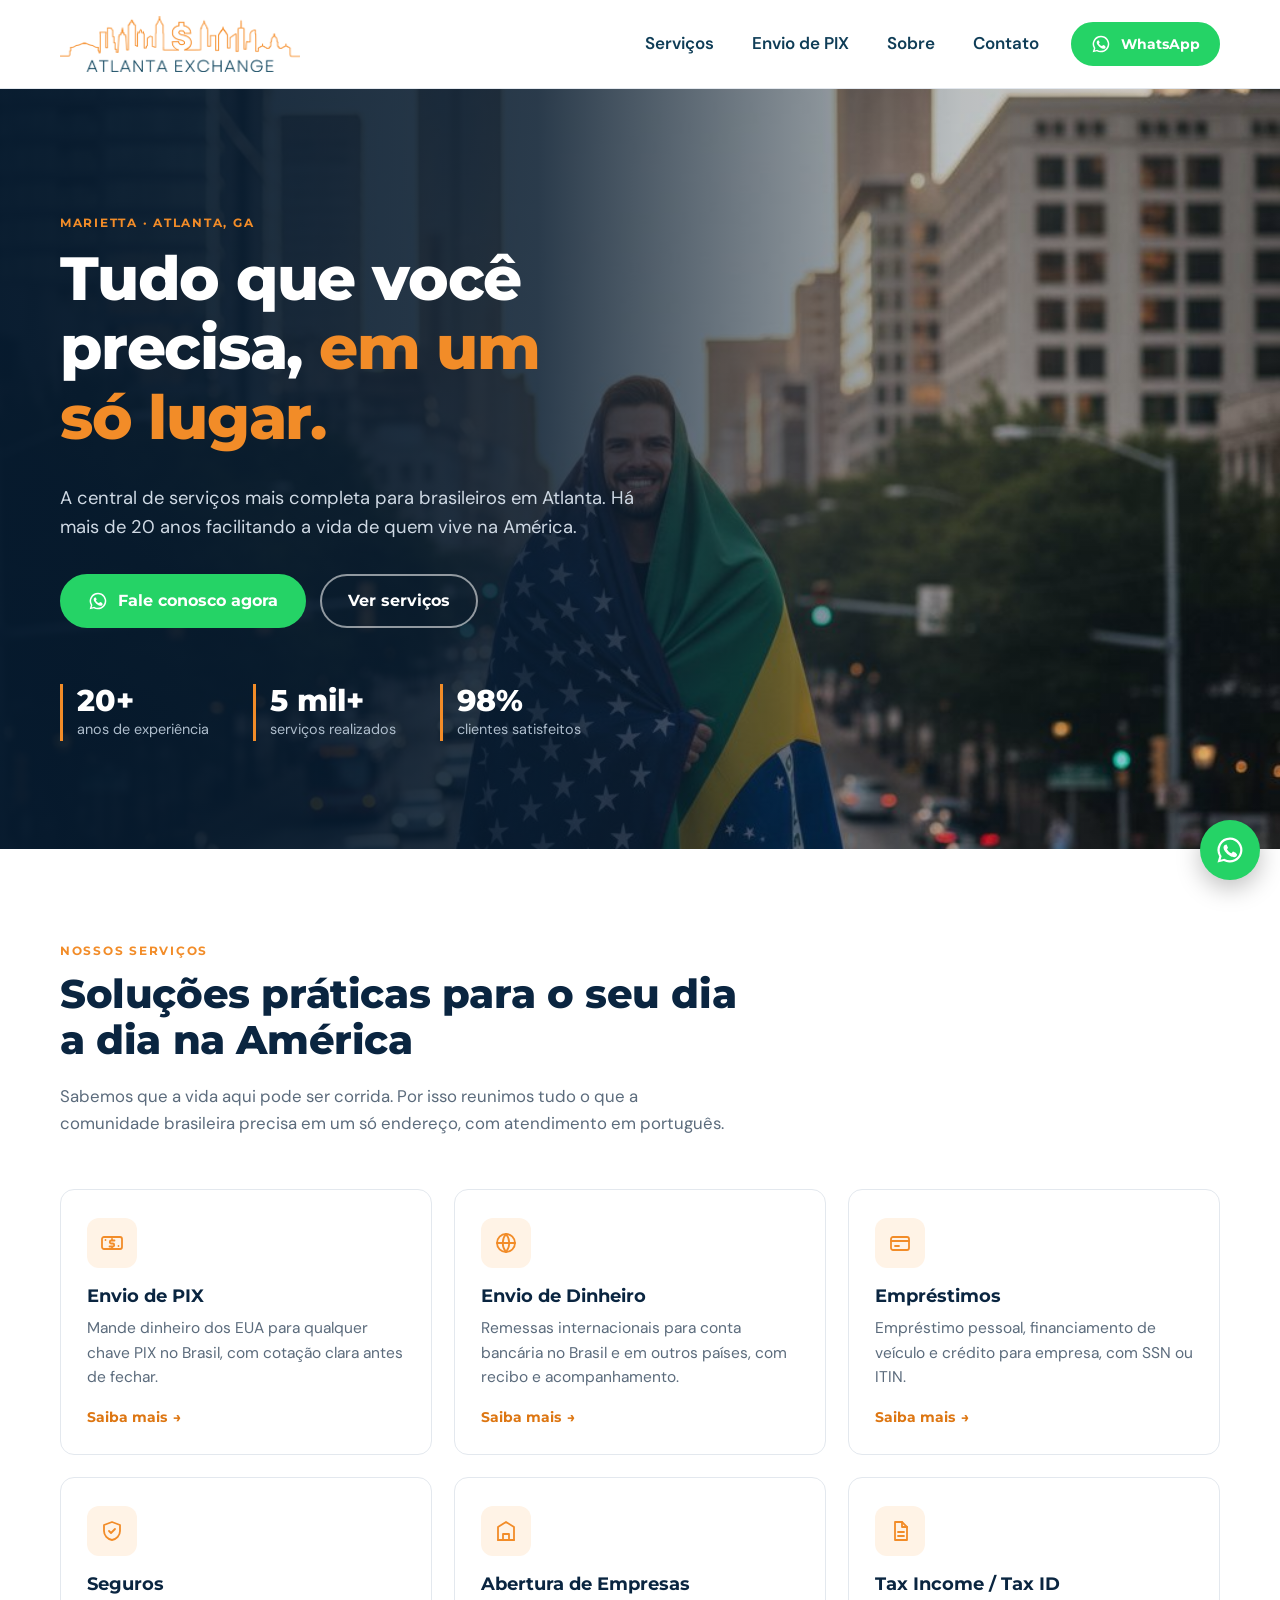
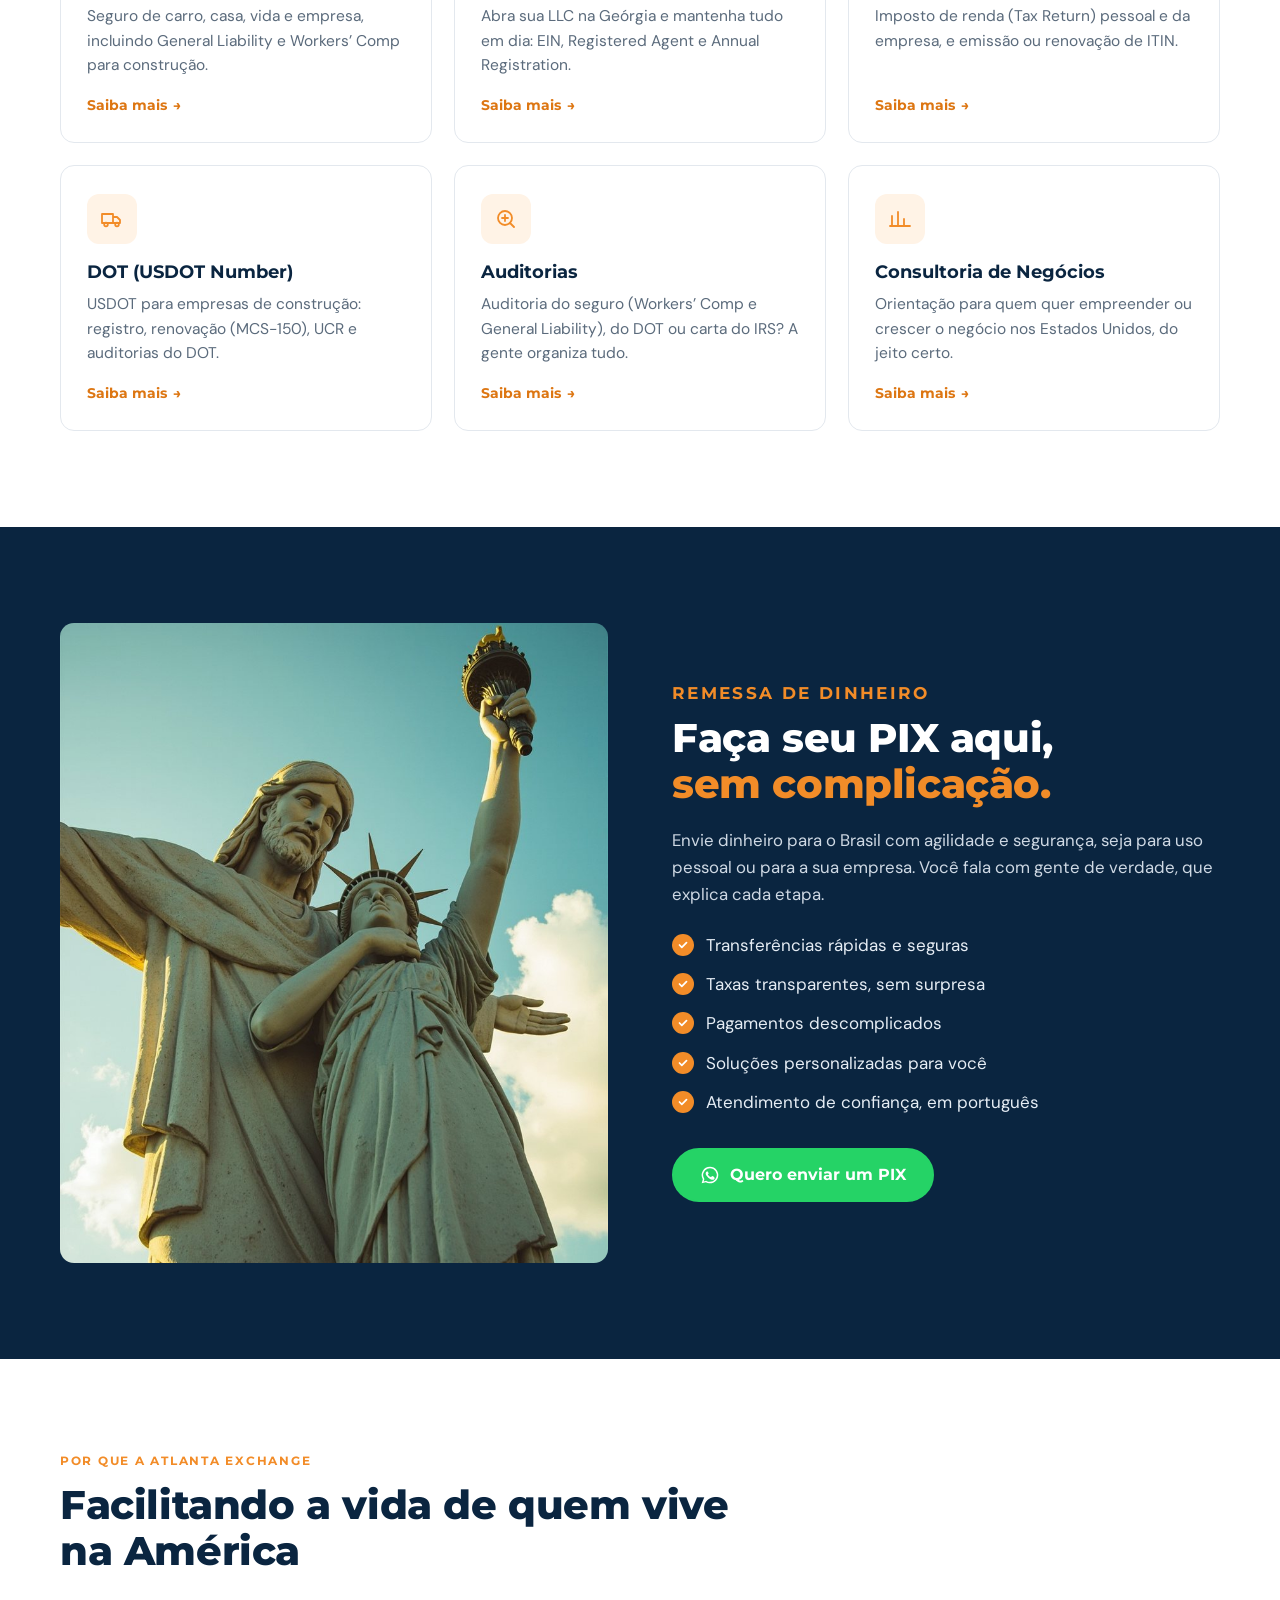
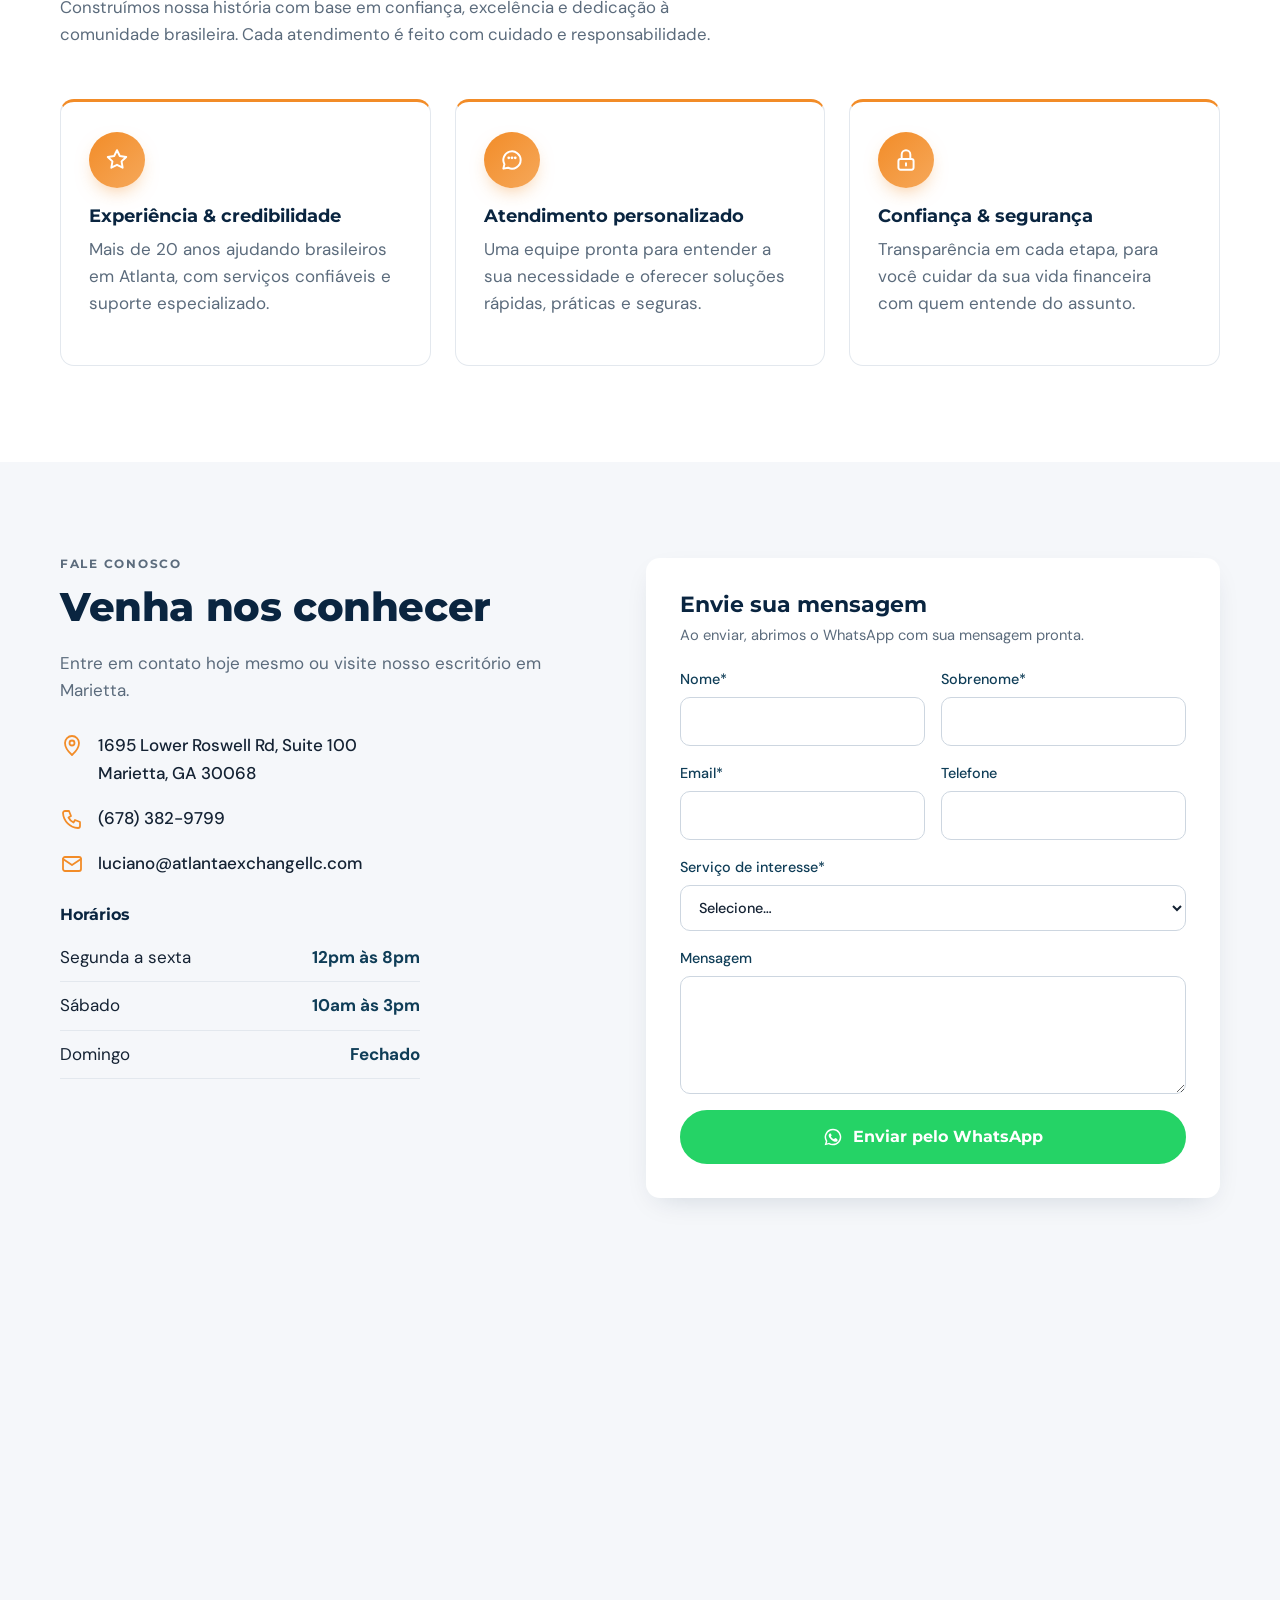
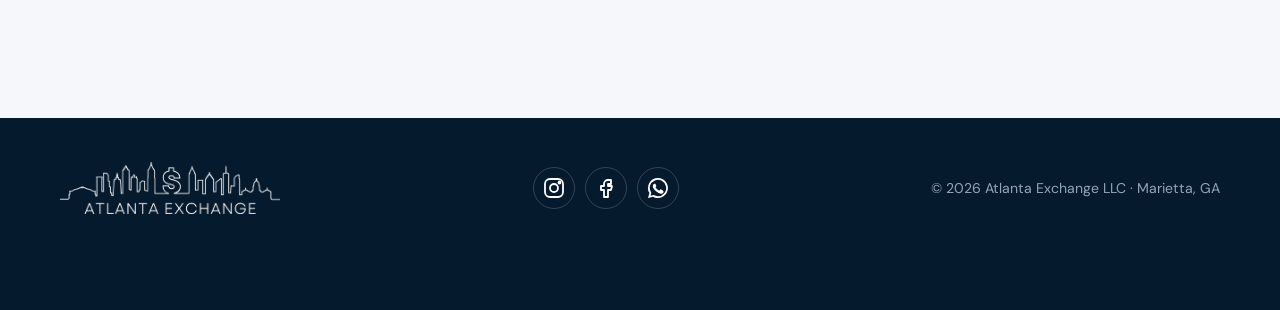
==== commit 871e322b: "Remove todos os travessões dos textos Co-Authored-By: Claude Opus 5.5 <noreply@anthropic.com>" ====
--- a/site/index.html
+++ b/site/index.html
@@ -52,14 +52,14 @@
     <div class="wrap quote__inner">
       <span class="quote__live" aria-hidden="true"></span>
       <span class="quote__pair">Dólar hoje <small>USD → BRL</small></span>
-      <strong class="quote__value" data-quote-value>R$ —</strong>
+      <strong class="quote__value" data-quote-value>R$ ...</strong>
       <span class="quote__change" data-quote-change></span>
       <span class="quote__time" data-quote-time></span>
       <a class="quote__cta" href="https://wa.me/16787700385?text=Ol%C3%A1!%20Qual%20a%20cota%C3%A7%C3%A3o%20de%20hoje%20para%20envio%20de%20PIX%3F" target="_blank" rel="noopener">Ver nossa cotação para PIX →</a>
     </div>
   </div>
   <div class="wrap nav__inner">
-    <a href="#top" class="nav__logo" aria-label="Atlanta Exchange — início">
+    <a href="#top" class="nav__logo" aria-label="Atlanta Exchange, início">
       <img src="img/logo.png" alt="Atlanta Exchange" width="250" height="58">
     </a>
     <button class="nav__toggle" aria-label="Abrir menu" aria-expanded="false" aria-controls="menu">
@@ -131,7 +131,7 @@
         <a class="card card--link" href="servicos/seguros.html">
           <div class="card__icon"><svg viewBox="0 0 24 24"><path d="M12 3 4 6v6c0 4.5 3.4 8.3 8 9 4.6-.7 8-4.5 8-9V6l-8-3Z"/><path d="m9 12 2 2 4-4"/></svg></div>
           <h3>Seguros</h3>
-          <p>Seguro de carro, casa, vida e empresa — incluindo General Liability e Workers’ Comp para construção.</p>
+          <p>Seguro de carro, casa, vida e empresa, incluindo General Liability e Workers’ Comp para construção.</p>
           <span class="card__more">Saiba mais <span aria-hidden="true">→</span></span>
         </a>
         <a class="card card--link" href="servicos/abertura-de-empresas.html">
@@ -244,8 +244,8 @@
 
         <table class="hours">
           <caption>Horários</caption>
-          <tr><th>Segunda a sexta</th><td>12pm – 8pm</td></tr>
-          <tr><th>Sábado</th><td>10am – 3pm</td></tr>
+          <tr><th>Segunda a sexta</th><td>12pm às 8pm</td></tr>
+          <tr><th>Sábado</th><td>10am às 3pm</td></tr>
           <tr><th>Domingo</th><td>Fechado</td></tr>
         </table>
       </div>
@@ -283,7 +283,7 @@
     </div>
 
     <div class="wrap map">
-      <iframe title="Mapa — Atlanta Exchange" loading="lazy" referrerpolicy="no-referrer-when-downgrade"
+      <iframe title="Mapa da Atlanta Exchange" loading="lazy" referrerpolicy="no-referrer-when-downgrade"
         src="https://www.google.com/maps?q=1695+Lower+Roswell+Rd+Suite+100,+Marietta,+GA+30068&output=embed"></iframe>
     </div>
   </section>
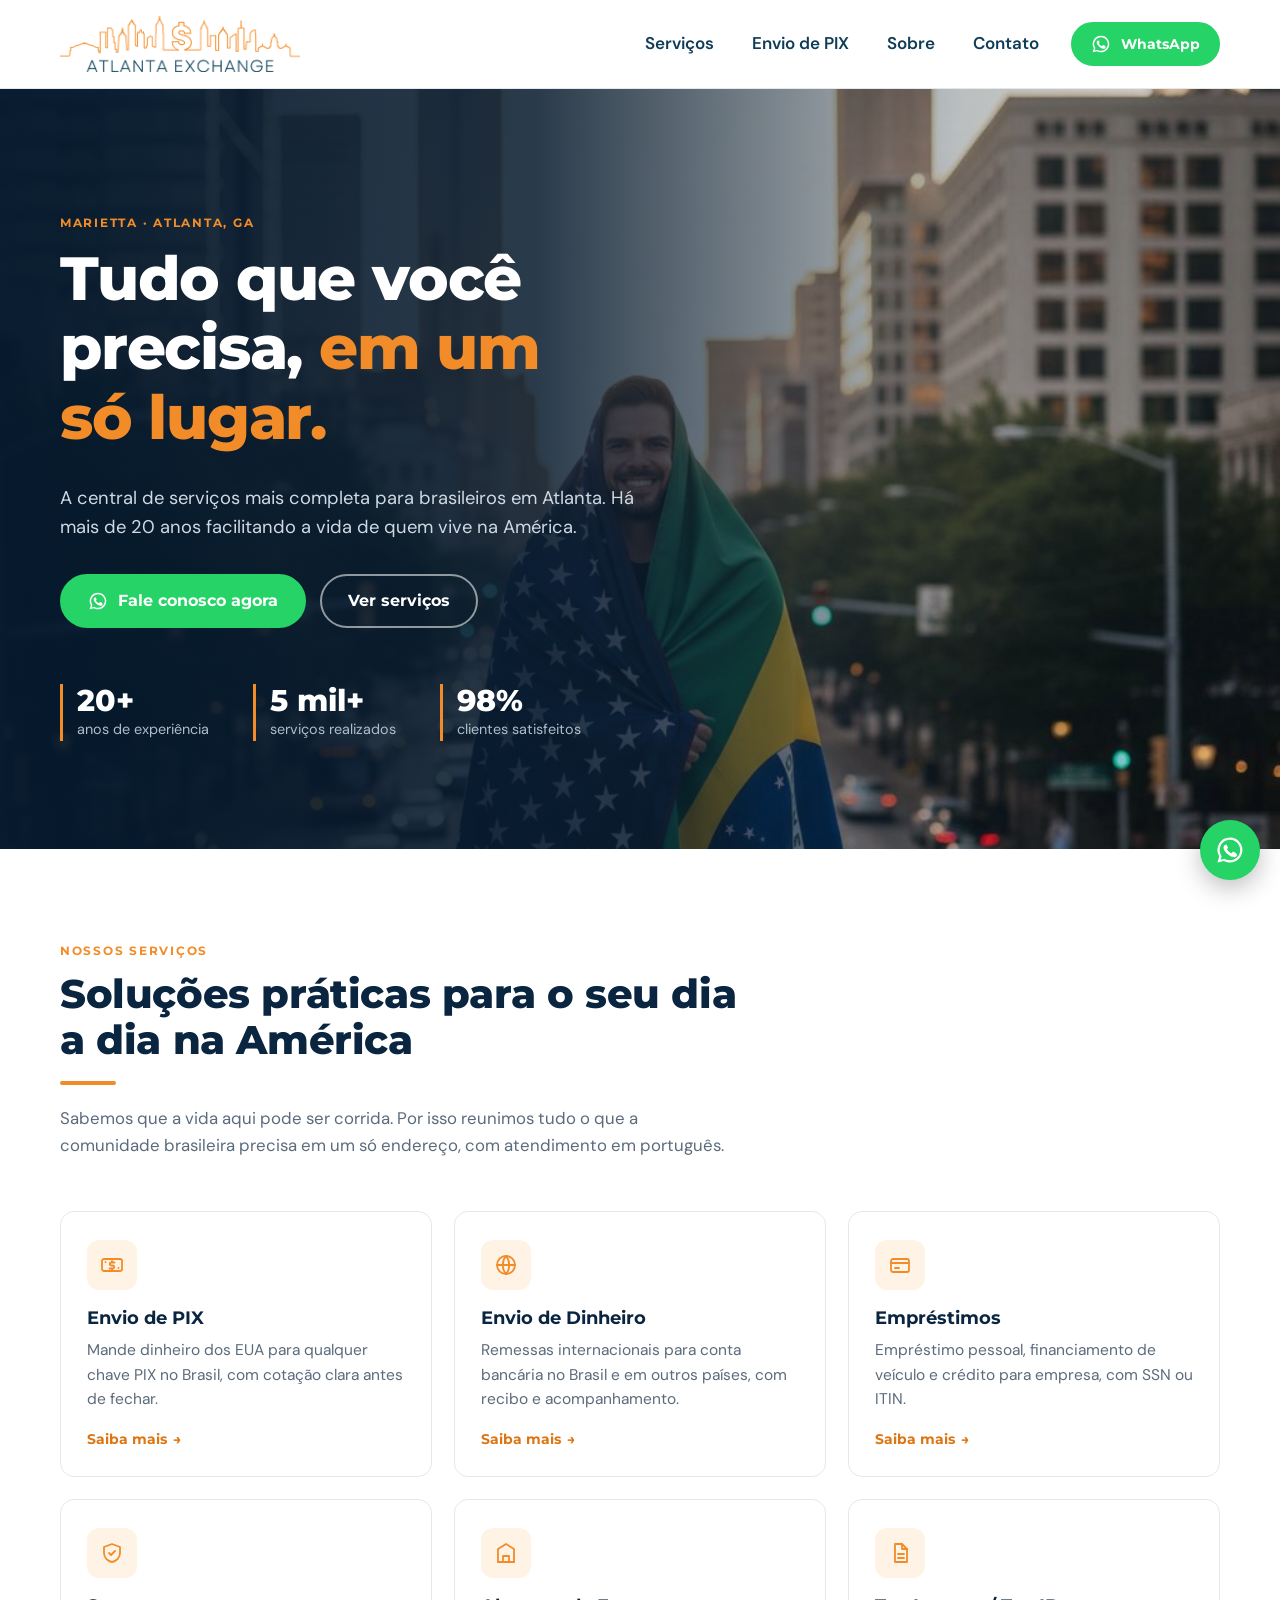
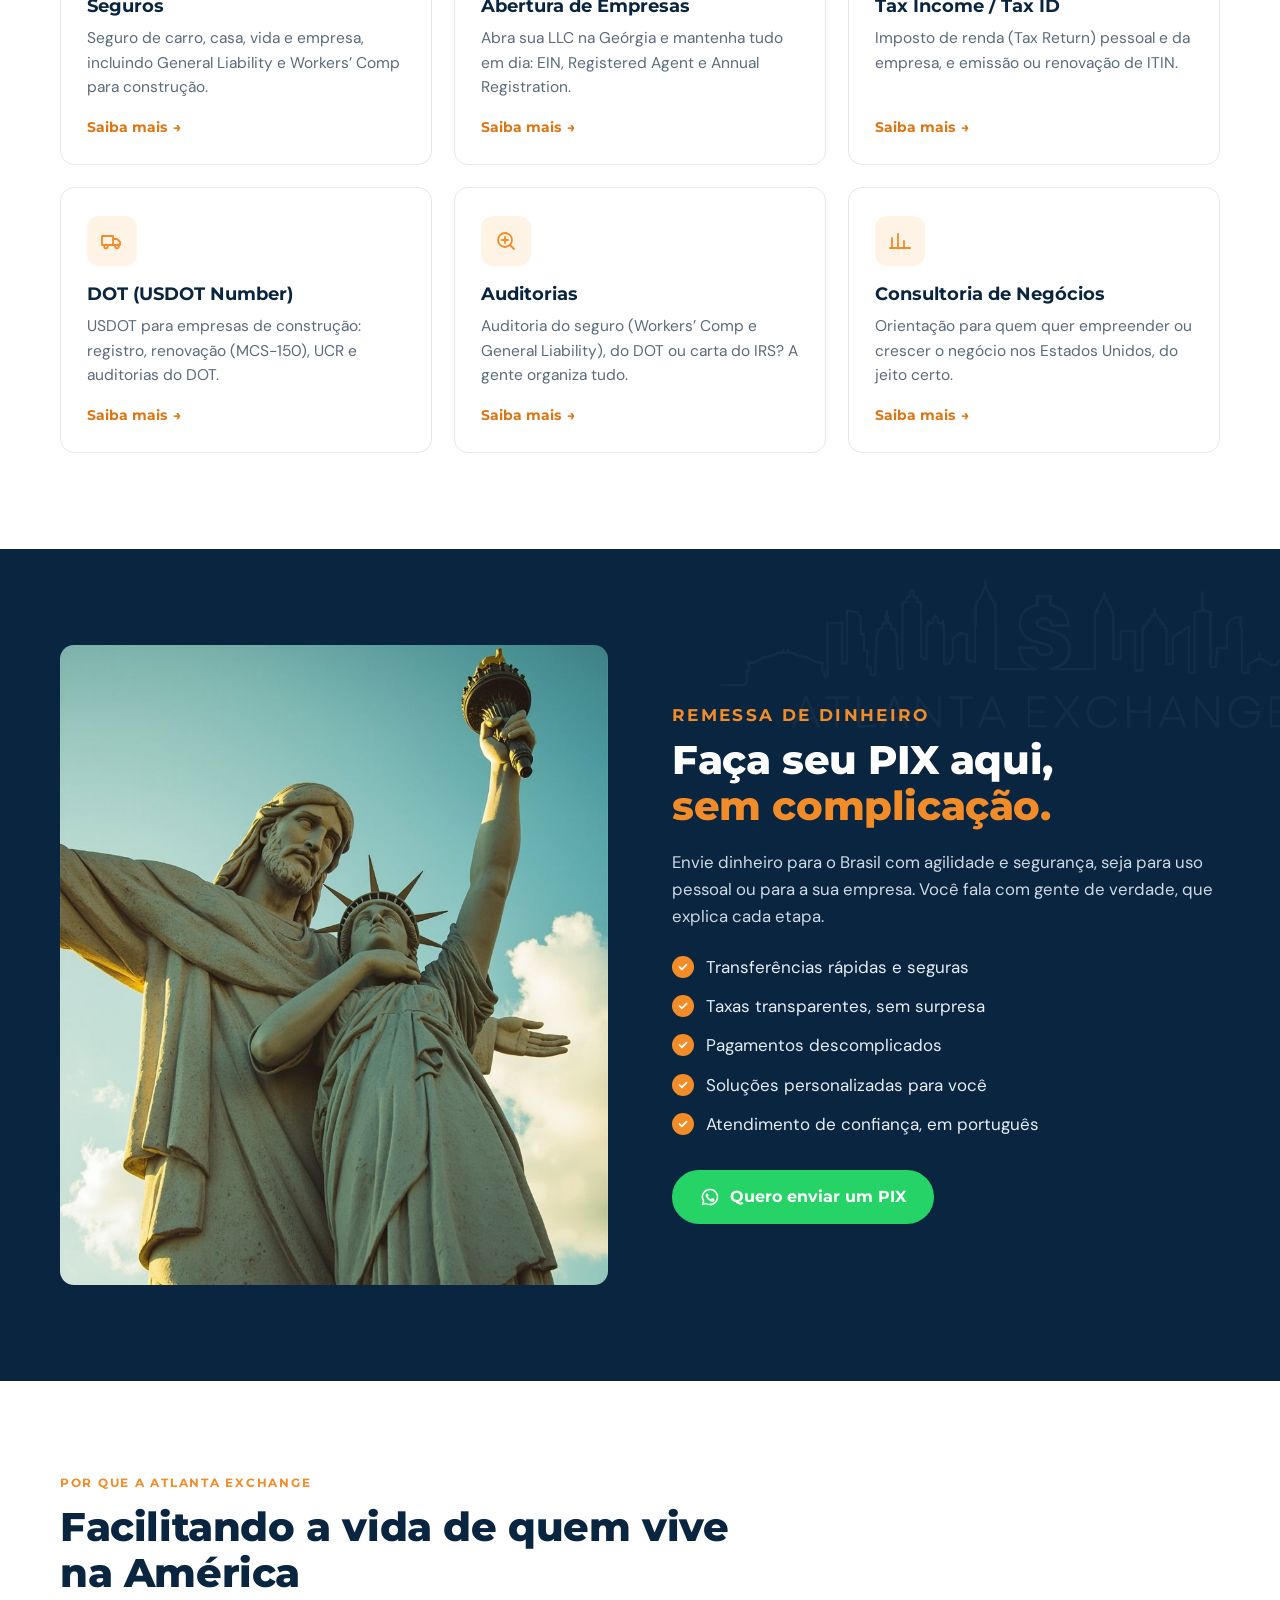
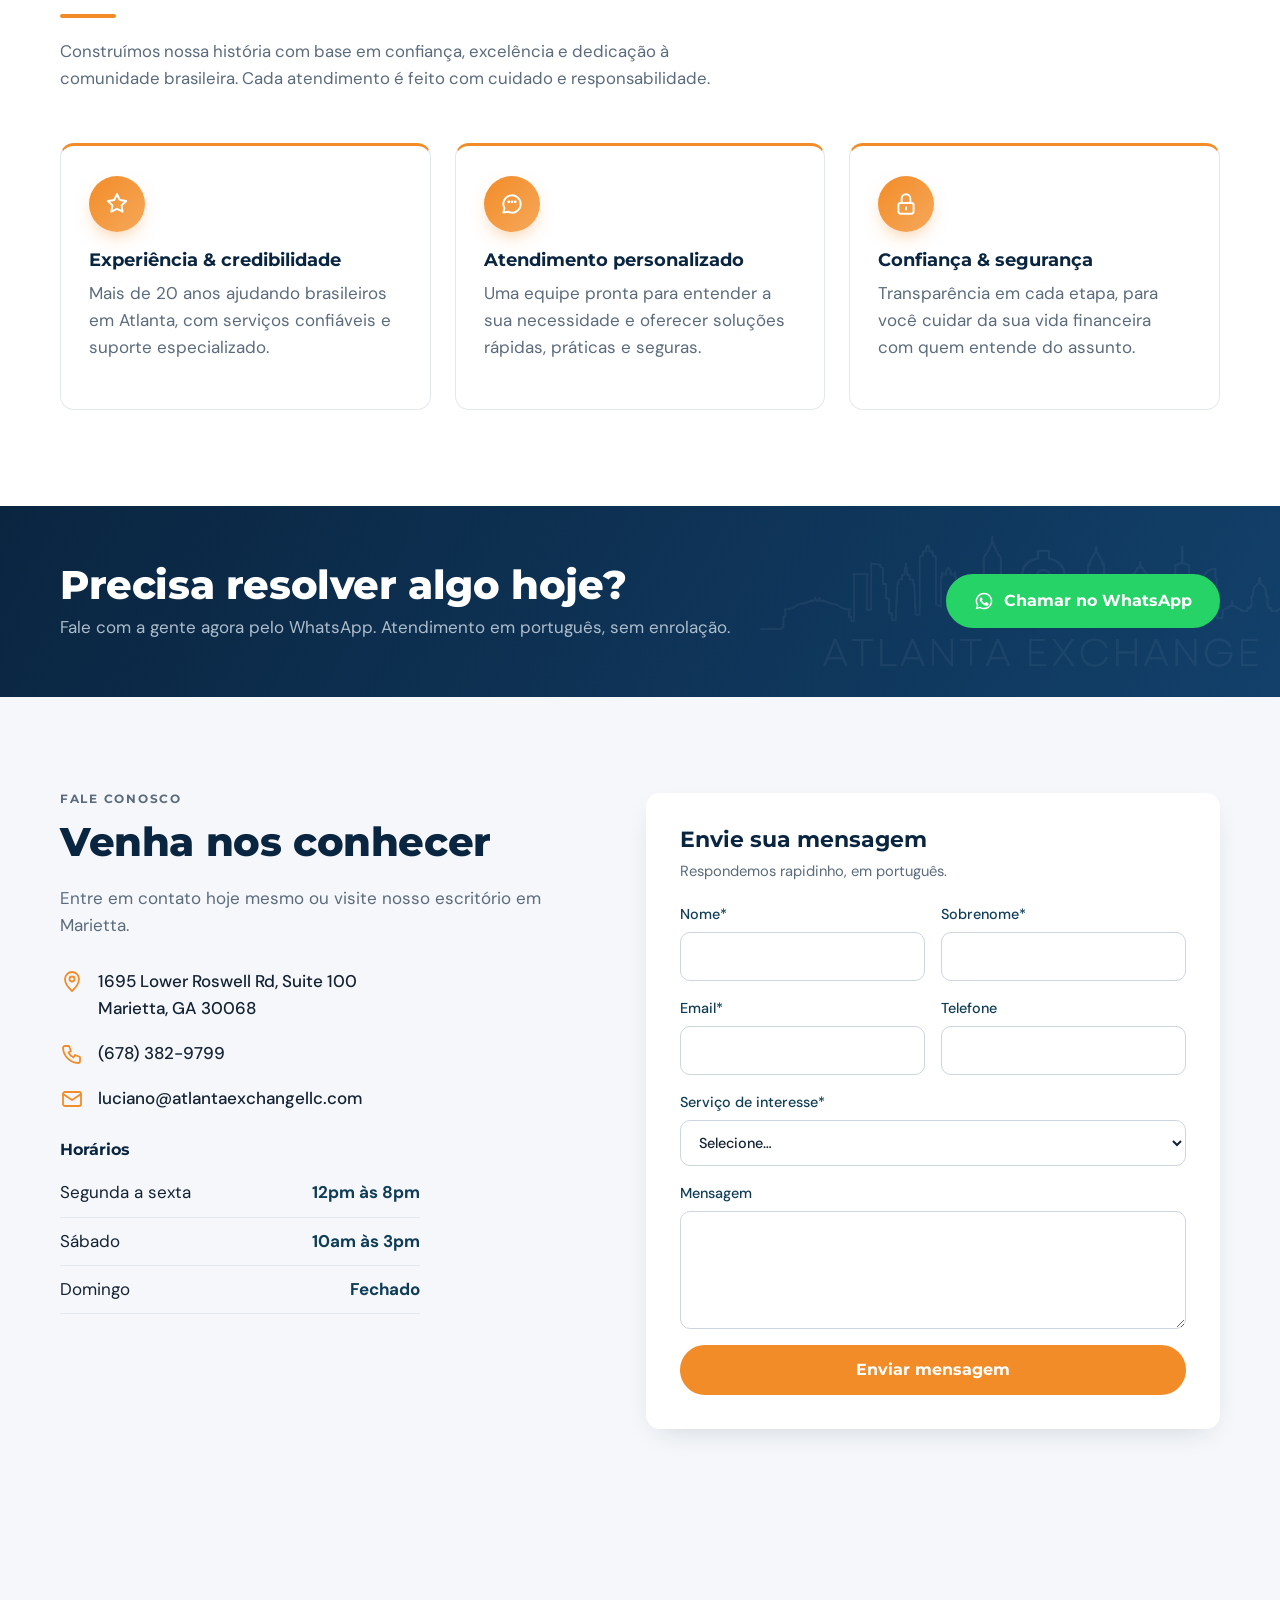
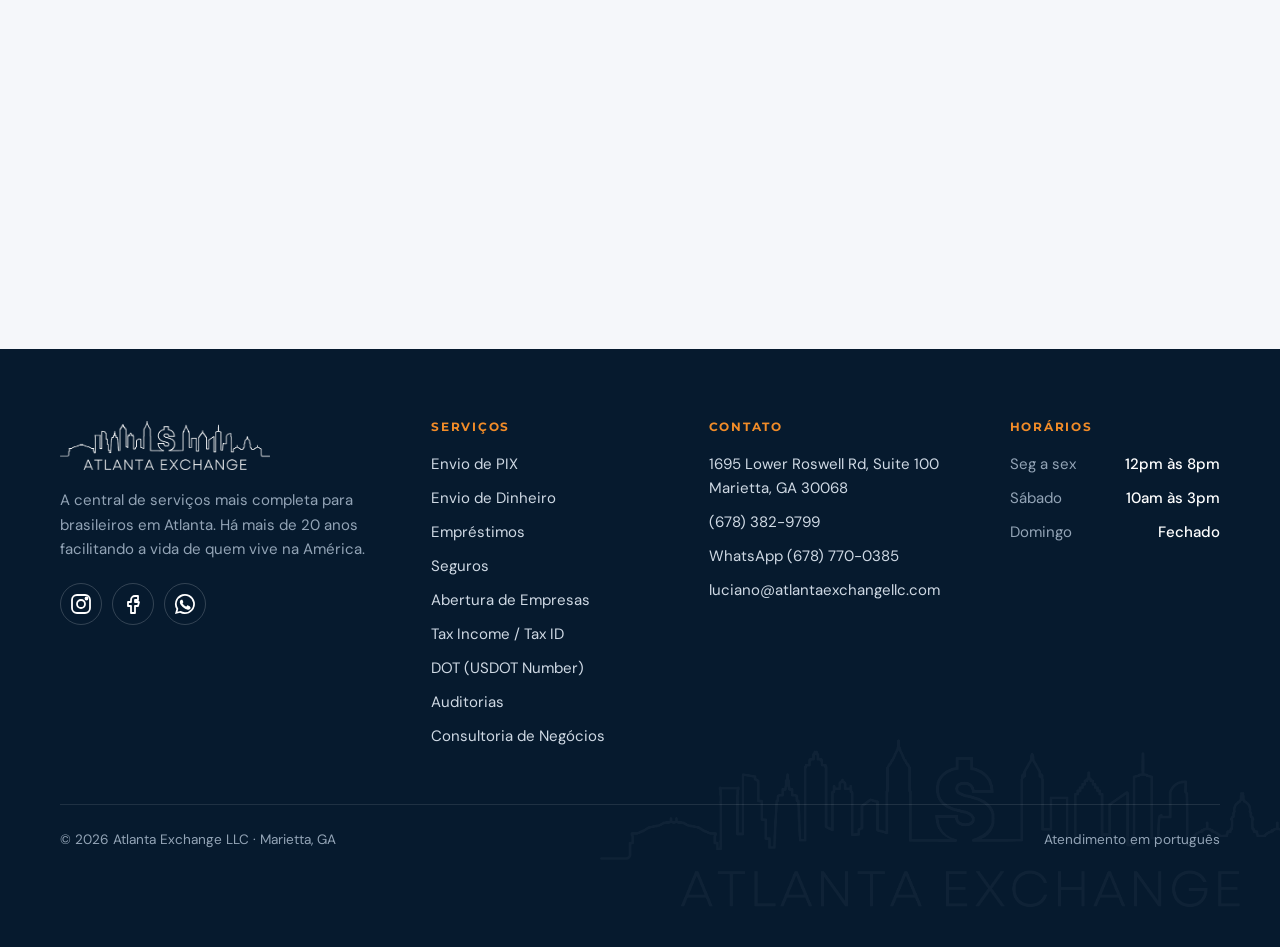
==== commit 7adc5384: "SEO, visual novo, rodapé completo e formulário por e-mail (Web3Forms)" ====
--- a/site/index.html
+++ b/site/index.html
@@ -3,15 +3,24 @@
 <head>
   <meta charset="utf-8">
   <meta name="viewport" content="width=device-width, initial-scale=1">
-  <title>Atlanta Exchange LLC | Central de Serviços para Brasileiros em Atlanta</title>
-  <meta name="description" content="Há mais de 20 anos servindo a comunidade brasileira em Atlanta: envio de PIX e dinheiro ao Brasil, empréstimos, seguros, abertura de empresas, DOT para construção, Tax ID, imposto de renda e consultoria.">
+  <title>Atlanta Exchange | PIX, Remessas, Seguros, Tax e Empresas para Brasileiros em Atlanta</title>
+  <meta name="description" content="Envio de PIX e dinheiro para o Brasil, seguros, abertura de LLC, imposto de renda, ITIN, USDOT e empréstimos. Há mais de 20 anos atendendo brasileiros em Atlanta, em português. Marietta, GA.">
   <link rel="canonical" href="https://www.atlantaexchangellc.com/">
+  <meta name="theme-color" content="#0a2540">
   <meta property="og:type" content="website">
-  <meta property="og:title" content="Atlanta Exchange LLC">
-  <meta property="og:description" content="A central de serviços mais completa para brasileiros em Atlanta.">
-  <meta property="og:image" content="https://www.atlantaexchangellc.com/img/hero.jpg">
+  <meta property="og:site_name" content="Atlanta Exchange">
+  <meta property="og:url" content="https://www.atlantaexchangellc.com/">
+  <meta property="og:title" content="Atlanta Exchange | Tudo que você precisa, em um só lugar">
+  <meta property="og:description" content="PIX, remessas, seguros, empresas, Tax e DOT. Há mais de 20 anos servindo brasileiros em Atlanta, em português.">
+  <meta property="og:image" content="https://www.atlantaexchangellc.com/img/og-image.jpg">
+  <meta property="og:image:width" content="1200">
+  <meta property="og:image:height" content="630">
+  <meta property="og:image:alt" content="Atlanta Exchange: tudo que você precisa, em um só lugar">
   <meta property="og:locale" content="pt_BR">
+  <meta name="twitter:card" content="summary_large_image">
   <link rel="icon" href="img/favicon.svg" type="image/svg+xml">
+  <link rel="apple-touch-icon" href="img/apple-touch-icon.png">
+  <link rel="preload" as="image" href="img/hero.jpg">
   <link rel="preconnect" href="https://fonts.googleapis.com">
   <link rel="preconnect" href="https://fonts.gstatic.com" crossorigin>
   <link href="https://fonts.googleapis.com/css2?family=Montserrat:wght@600;700;800&family=DM+Sans:wght@400;500;700&display=swap" rel="stylesheet">
@@ -20,11 +29,16 @@
   {
     "@context": "https://schema.org",
     "@type": "FinancialService",
+    "@id": "https://www.atlantaexchangellc.com/#empresa",
     "name": "Atlanta Exchange LLC",
+    "description": "Central de serviços para brasileiros em Atlanta: envio de PIX e dinheiro, seguros, abertura de empresas, imposto de renda, ITIN, USDOT e empréstimos.",
+    "knowsLanguage": ["pt-BR", "en"],
+    "areaServed": [{"@type": "City", "name": "Atlanta"}, {"@type": "City", "name": "Marietta"}, {"@type": "State", "name": "Georgia"}],
     "url": "https://www.atlantaexchangellc.com/",
     "logo": "https://www.atlantaexchangellc.com/img/logo.png",
-    "image": "https://www.atlantaexchangellc.com/img/hero.jpg",
+    "image": "https://www.atlantaexchangellc.com/img/og-image.jpg",
     "telephone": "+1-678-382-9799",
+    "contactPoint": [{"@type": "ContactPoint", "telephone": "+1-678-770-0385", "contactType": "customer service", "availableLanguage": ["Portuguese", "English"]}],
     "email": "luciano@atlantaexchangellc.com",
     "address": {
       "@type": "PostalAddress",
@@ -219,6 +233,17 @@
     </div>
   </section>
 
+  <!-- CHAMADA -->
+  <section class="cta-band cta-band--home">
+    <div class="wrap cta-band__inner">
+      <div>
+        <h2>Precisa resolver algo hoje?</h2>
+        <p>Fale com a gente agora pelo WhatsApp. Atendimento em português, sem enrolação.</p>
+      </div>
+      <a href="https://wa.me/16787700385?text=Ol%C3%A1!%20Vim%20pelo%20site%20e%20gostaria%20de%20atendimento." class="btn btn--wa" target="_blank" rel="noopener"><svg class="wa-ico" viewBox="0 0 24 24" aria-hidden="true"><path fill="currentColor" d="M12 2a10 10 0 0 0-8.6 15.1L2 22l5-1.3A10 10 0 1 0 12 2Zm0 18.2a8.2 8.2 0 0 1-4.2-1.1l-.3-.2-3 .8.8-2.9-.2-.3A8.2 8.2 0 1 1 12 20.2Zm4.5-6.1c-.2-.1-1.5-.7-1.7-.8-.2-.1-.4-.1-.6.1l-.8 1c-.1.2-.3.2-.5.1a6.7 6.7 0 0 1-3.3-2.9c-.2-.4.2-.4.7-1.3.1-.2 0-.3 0-.4l-.8-1.8c-.2-.5-.4-.4-.6-.4h-.5a1 1 0 0 0-.7.3 3 3 0 0 0-.9 2.2 5.2 5.2 0 0 0 1.1 2.8 11.9 11.9 0 0 0 4.6 4c1.7.7 2.3.8 3.2.7.5-.1 1.5-.6 1.7-1.2.2-.6.2-1.1.2-1.2-.1-.1-.3-.2-.5-.3Z"/></svg> Chamar no WhatsApp</a>
+    </div>
+  </section>
+
   <!-- CONTATO -->
   <section class="section section--tint" id="contato">
     <div class="wrap contact">
@@ -252,7 +277,8 @@
 
       <form class="form" id="contact-form" novalidate>
         <h3>Envie sua mensagem</h3>
-        <p class="form__note">Ao enviar, abrimos o WhatsApp com sua mensagem pronta.</p>
+        <p class="form__note">Respondemos rapidinho, em português.</p>
+        <input type="checkbox" name="botcheck" class="form__trap" tabindex="-1" autocomplete="off" aria-hidden="true">
         <div class="form__row">
           <label>Nome*<input name="nome" required autocomplete="given-name"></label>
           <label>Sobrenome*<input name="sobrenome" required autocomplete="family-name"></label>
@@ -278,7 +304,11 @@
         </label>
         <label>Mensagem<textarea name="mensagem" rows="4"></textarea></label>
         <p class="form__error" role="alert" hidden>Preencha os campos obrigatórios (*).</p>
-        <button type="submit" class="btn btn--wa btn--block"><svg class="wa-ico" viewBox="0 0 24 24" aria-hidden="true"><path fill="currentColor" d="M12 2a10 10 0 0 0-8.6 15.1L2 22l5-1.3A10 10 0 1 0 12 2Zm0 18.2a8.2 8.2 0 0 1-4.2-1.1l-.3-.2-3 .8.8-2.9-.2-.3A8.2 8.2 0 1 1 12 20.2Zm4.5-6.1c-.2-.1-1.5-.7-1.7-.8-.2-.1-.4-.1-.6.1l-.8 1c-.1.2-.3.2-.5.1a6.7 6.7 0 0 1-3.3-2.9c-.2-.4.2-.4.7-1.3.1-.2 0-.3 0-.4l-.8-1.8c-.2-.5-.4-.4-.6-.4h-.5a1 1 0 0 0-.7.3 3 3 0 0 0-.9 2.2 5.2 5.2 0 0 0 1.1 2.8 11.9 11.9 0 0 0 4.6 4c1.7.7 2.3.8 3.2.7.5-.1 1.5-.6 1.7-1.2.2-.6.2-1.1.2-1.2-.1-.1-.3-.2-.5-.3Z"/></svg> Enviar pelo WhatsApp</button>
+        <button type="submit" class="btn btn--block" data-submit>Enviar mensagem</button>
+        <div class="form__success" role="status" hidden>
+          <strong>Mensagem enviada!</strong>
+          <p>Obrigado pelo contato. Vamos responder em breve. Se for urgente, chame no <a href="https://wa.me/16787700385" target="_blank" rel="noopener">WhatsApp</a>.</p>
+        </div>
       </form>
     </div>
 
@@ -291,9 +321,12 @@
 </main>
 
 <footer class="footer">
-  <div class="wrap footer__inner">
-    <img src="img/logo-white.png" alt="Atlanta Exchange" width="230" height="54" loading="lazy">
-    <nav class="footer__social" aria-label="Redes sociais">
+  <div class="footer__skyline" aria-hidden="true"></div>
+  <div class="wrap footer__grid">
+    <div class="footer__brand">
+      <img src="img/logo-white.png" alt="Atlanta Exchange" width="230" height="54" loading="lazy">
+      <p>A central de serviços mais completa para brasileiros em Atlanta. Há mais de 20 anos facilitando a vida de quem vive na América.</p>
+      <nav class="footer__social" aria-label="Redes sociais">
       <a href="https://www.instagram.com/atlantaexchangellc" target="_blank" rel="noopener" aria-label="Instagram">
         <svg viewBox="0 0 24 24"><rect x="3" y="3" width="18" height="18" rx="5"/><circle cx="12" cy="12" r="4"/><circle cx="17.5" cy="6.5" r="1" fill="currentColor"/></svg>
       </a>
@@ -304,7 +337,44 @@
         <svg class="wa-ico" viewBox="0 0 24 24" aria-hidden="true"><path fill="currentColor" d="M12 2a10 10 0 0 0-8.6 15.1L2 22l5-1.3A10 10 0 1 0 12 2Zm0 18.2a8.2 8.2 0 0 1-4.2-1.1l-.3-.2-3 .8.8-2.9-.2-.3A8.2 8.2 0 1 1 12 20.2Zm4.5-6.1c-.2-.1-1.5-.7-1.7-.8-.2-.1-.4-.1-.6.1l-.8 1c-.1.2-.3.2-.5.1a6.7 6.7 0 0 1-3.3-2.9c-.2-.4.2-.4.7-1.3.1-.2 0-.3 0-.4l-.8-1.8c-.2-.5-.4-.4-.6-.4h-.5a1 1 0 0 0-.7.3 3 3 0 0 0-.9 2.2 5.2 5.2 0 0 0 1.1 2.8 11.9 11.9 0 0 0 4.6 4c1.7.7 2.3.8 3.2.7.5-.1 1.5-.6 1.7-1.2.2-.6.2-1.1.2-1.2-.1-.1-.3-.2-.5-.3Z"/></svg>
       </a>
     </nav>
-    <p class="footer__copy">© <span id="year">2026</span> Atlanta Exchange LLC · Marietta, GA</p>
+    </div>
+    <nav class="footer__col" aria-label="Serviços">
+      <h2>Serviços</h2>
+      <ul>
+<!-- RODAPE-SERVICOS:INICIO -->
+        <li><a href="servicos/envio-de-pix.html">Envio de PIX</a></li>
+        <li><a href="servicos/envio-de-dinheiro.html">Envio de Dinheiro</a></li>
+        <li><a href="servicos/emprestimos.html">Empréstimos</a></li>
+        <li><a href="servicos/seguros.html">Seguros</a></li>
+        <li><a href="servicos/abertura-de-empresas.html">Abertura de Empresas</a></li>
+        <li><a href="servicos/tax-income-tax-id.html">Tax Income / Tax ID</a></li>
+        <li><a href="servicos/dot-usdot.html">DOT (USDOT Number)</a></li>
+        <li><a href="servicos/auditorias.html">Auditorias</a></li>
+        <li><a href="servicos/consultoria-de-negocios.html">Consultoria de Negócios</a></li>
+<!-- RODAPE-SERVICOS:FIM -->
+      </ul>
+    </nav>
+    <div class="footer__col">
+      <h2>Contato</h2>
+      <ul>
+        <li><a href="https://maps.google.com/?q=1695+Lower+Roswell+Rd+Suite+100,+Marietta,+GA+30068" target="_blank" rel="noopener">1695 Lower Roswell Rd, Suite 100<br>Marietta, GA 30068</a></li>
+        <li><a href="tel:+16783829799">(678) 382-9799</a></li>
+        <li><a href="https://wa.me/16787700385" target="_blank" rel="noopener">WhatsApp (678) 770-0385</a></li>
+        <li><a href="mailto:luciano@atlantaexchangellc.com">luciano@atlantaexchangellc.com</a></li>
+      </ul>
+    </div>
+    <div class="footer__col">
+      <h2>Horários</h2>
+      <ul class="footer__hours">
+        <li><span>Seg a sex</span> 12pm às 8pm</li>
+        <li><span>Sábado</span> 10am às 3pm</li>
+        <li><span>Domingo</span> Fechado</li>
+      </ul>
+    </div>
+  </div>
+  <div class="wrap footer__bottom">
+    <p>© <span id="year">2026</span> Atlanta Exchange LLC · Marietta, GA</p>
+    <p>Atendimento em português</p>
   </div>
 </footer>
 
--- a/site/styles.css
+++ b/site/styles.css
@@ -424,3 +424,94 @@
   .quote__cta { display: none; }
   .quote__inner { justify-content: center; }
 }
+
+/* ---- Formulário: anti-spam e sucesso ---- */
+.form__trap { position: absolute; left: -9999px; width: 1px; height: 1px; opacity: 0; }
+.form [hidden] { display: none !important; }
+.form__success {
+  text-align: center; padding: 28px 12px;
+  background: #eafaf0; border: 1px solid #b7ebc9; border-radius: 12px;
+}
+.form__success strong { font: 800 1.3rem var(--head); color: #16803c; display: block; margin-bottom: 8px; }
+.form__success p { margin: 0; color: var(--ink); }
+.btn:disabled { opacity: .7; cursor: wait; transform: none; }
+
+/* ===== Polimento visual ===== */
+
+/* Rodapé completo */
+.footer { position: relative; overflow: hidden; padding: 72px 0 96px; color: #93a4b6; }
+.footer__skyline {
+  position: absolute; right: -40px; bottom: 40px; width: min(720px, 90vw); aspect-ratio: 1967 / 459;
+  background: url("img/logo-white.png") center / contain no-repeat; opacity: .04; pointer-events: none;
+}
+.footer__grid { position: relative; display: grid; grid-template-columns: 1.4fr 1fr 1.1fr .9fr; gap: 44px; }
+.footer__brand img { width: 210px; margin-bottom: 18px; }
+.footer__brand p { font-size: .94rem; max-width: 34ch; margin-bottom: 22px; }
+.footer__col h2 {
+  font: 700 .78rem/1 var(--head); letter-spacing: .14em; text-transform: uppercase;
+  color: var(--orange); margin-bottom: 18px;
+}
+.footer__col ul { list-style: none; margin: 0; padding: 0; display: grid; gap: 10px; font-size: .94rem; }
+.footer__col a { color: #cfd9e4; text-decoration: none; transition: color .2s; }
+.footer__col a:hover { color: var(--orange); }
+.footer__hours li { display: flex; justify-content: space-between; gap: 12px; color: #fff; font-weight: 500; }
+.footer__hours span { color: #93a4b6; font-weight: 400; }
+.footer__bottom {
+  position: relative; display: flex; justify-content: space-between; flex-wrap: wrap; gap: 8px;
+  margin-top: 56px; padding-top: 24px; border-top: 1px solid rgba(255,255,255,.1); font-size: .85rem;
+}
+.footer__bottom p { margin: 0; }
+@media (max-width: 960px) { .footer__grid { grid-template-columns: 1fr 1fr; } }
+@media (max-width: 560px) { .footer__grid { grid-template-columns: 1fr; gap: 36px; } }
+
+/* Faixa de chamada na home */
+.cta-band--home {
+  position: relative; overflow: hidden;
+  background: linear-gradient(120deg, var(--navy-800) 0%, #12406a 100%);
+}
+.cta-band--home::after {
+  content: ""; position: absolute; right: -40px; top: 50%; transform: translateY(-50%); width: 560px; aspect-ratio: 1967 / 459;
+  background: url("img/logo-white.png") center / contain no-repeat; opacity: .05; pointer-events: none;
+}
+.cta-band--home .cta-band__inner { position: relative; z-index: 1; }
+
+/* Seção escura do PIX com a silhueta da cidade */
+#remessa { position: relative; overflow: hidden; }
+#remessa::before {
+  content: ""; position: absolute; right: -80px; top: 30px; width: 640px; aspect-ratio: 1967 / 459;
+  background: url("img/logo-white.png") center / contain no-repeat; opacity: .04; pointer-events: none;
+}
+#remessa .wrap { position: relative; }
+
+/* Cartões: barra laranja que cresce no hover */
+.card { position: relative; overflow: hidden; }
+.card::before {
+  content: ""; position: absolute; left: 0; top: 0; height: 3px; width: 0;
+  background: linear-gradient(90deg, var(--orange), #f6a85a); transition: width .35s ease;
+}
+.card:hover::before { width: 100%; }
+.card__icon { transition: transform .3s, background .3s, color .3s; }
+.card:hover .card__icon { transform: scale(1.08) rotate(-4deg); background: var(--orange); color: #fff; }
+
+/* Entrada do topo */
+.hero__inner > * { animation: rise .8s cubic-bezier(.2,.7,.2,1) both; }
+.hero__inner > *:nth-child(2) { animation-delay: .08s; }
+.hero__inner > *:nth-child(3) { animation-delay: .16s; }
+.hero__inner > *:nth-child(4) { animation-delay: .24s; }
+.hero__inner > *:nth-child(5) { animation-delay: .32s; }
+@keyframes rise { from { opacity: 0; transform: translateY(22px); } to { opacity: 1; transform: none; } }
+
+/* Aparecer ao rolar (classe colocada pelo script) */
+.reveal { opacity: 0; transform: translateY(28px); transition: opacity .7s ease, transform .7s cubic-bezier(.2,.7,.2,1); }
+.reveal.is-visible { opacity: 1; transform: none; }
+
+/* Títulos de seção com detalhe laranja */
+.section__head h2::after {
+  content: ""; display: block; width: 56px; height: 4px; border-radius: 4px;
+  background: var(--orange); margin-top: 18px;
+}
+
+@media (prefers-reduced-motion: reduce) {
+  .hero__inner > * { animation: none; }
+  .reveal { opacity: 1; transform: none; transition: none; }
+}
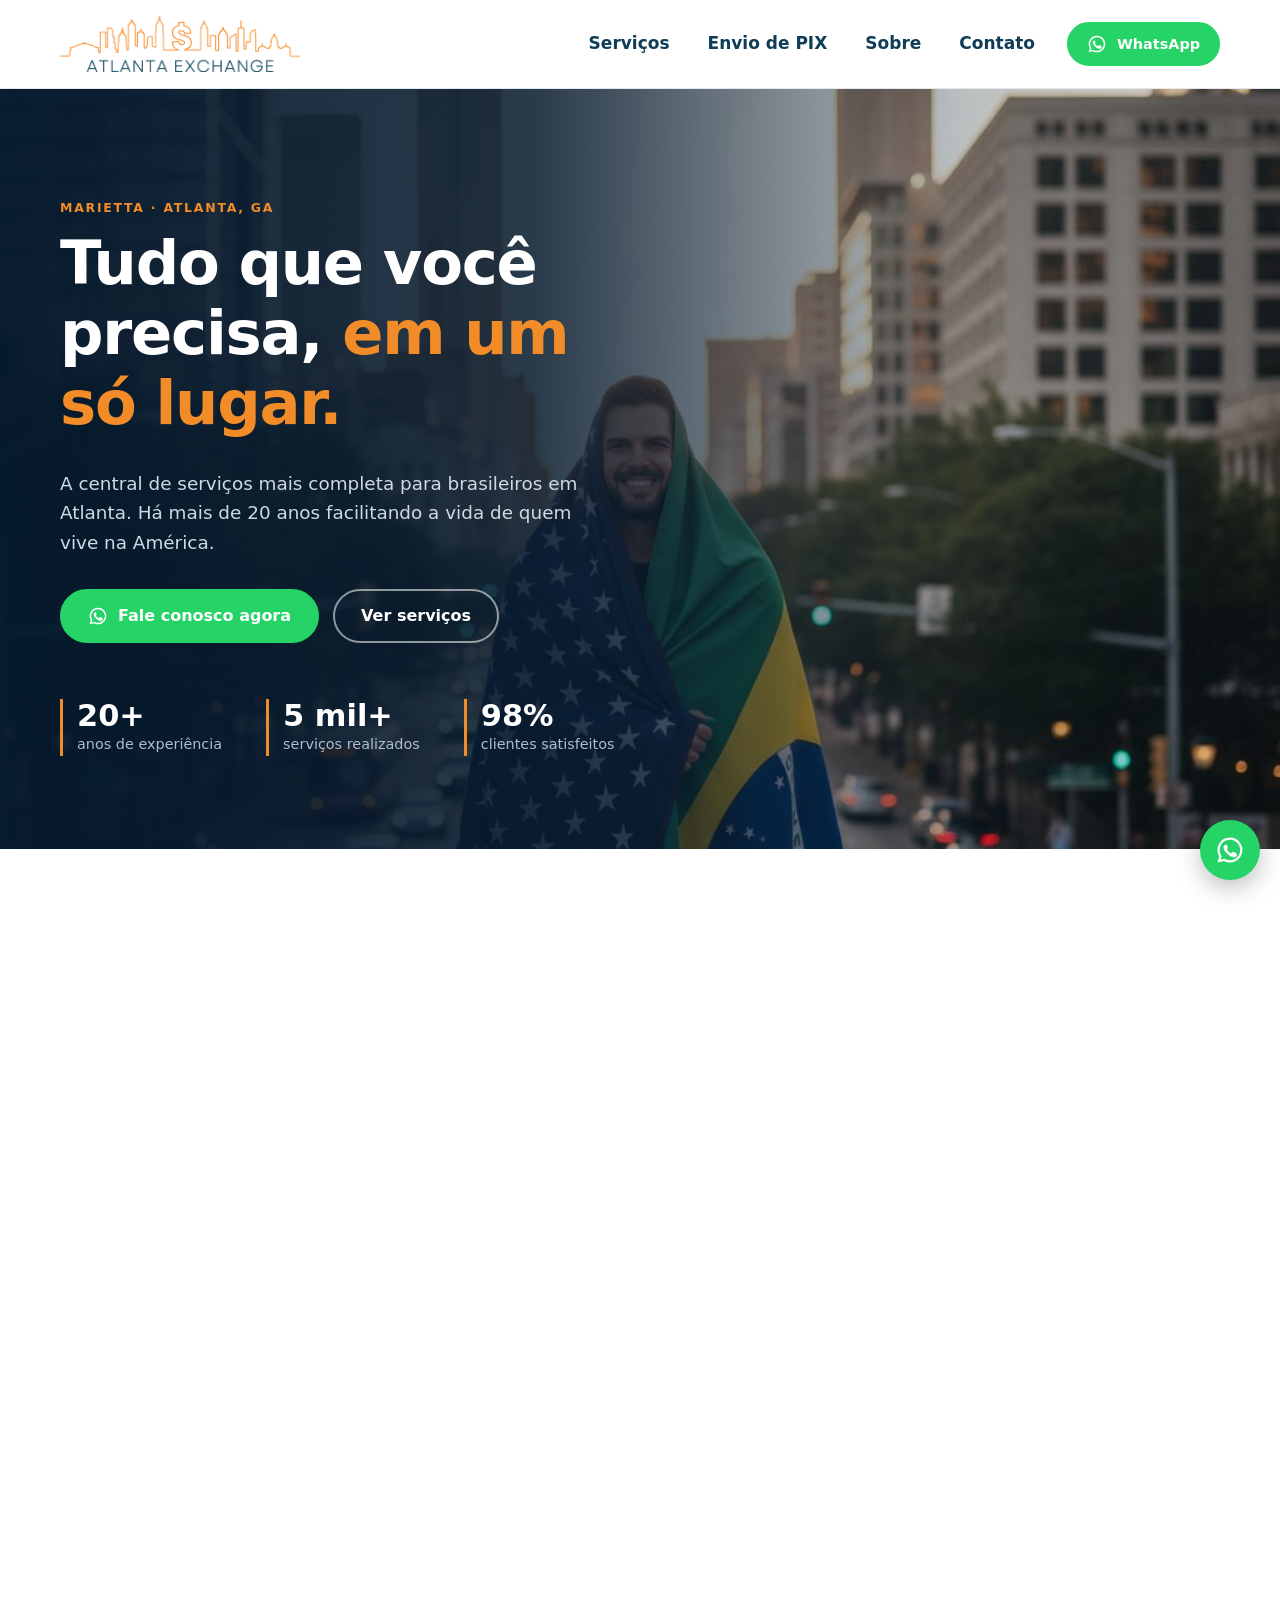
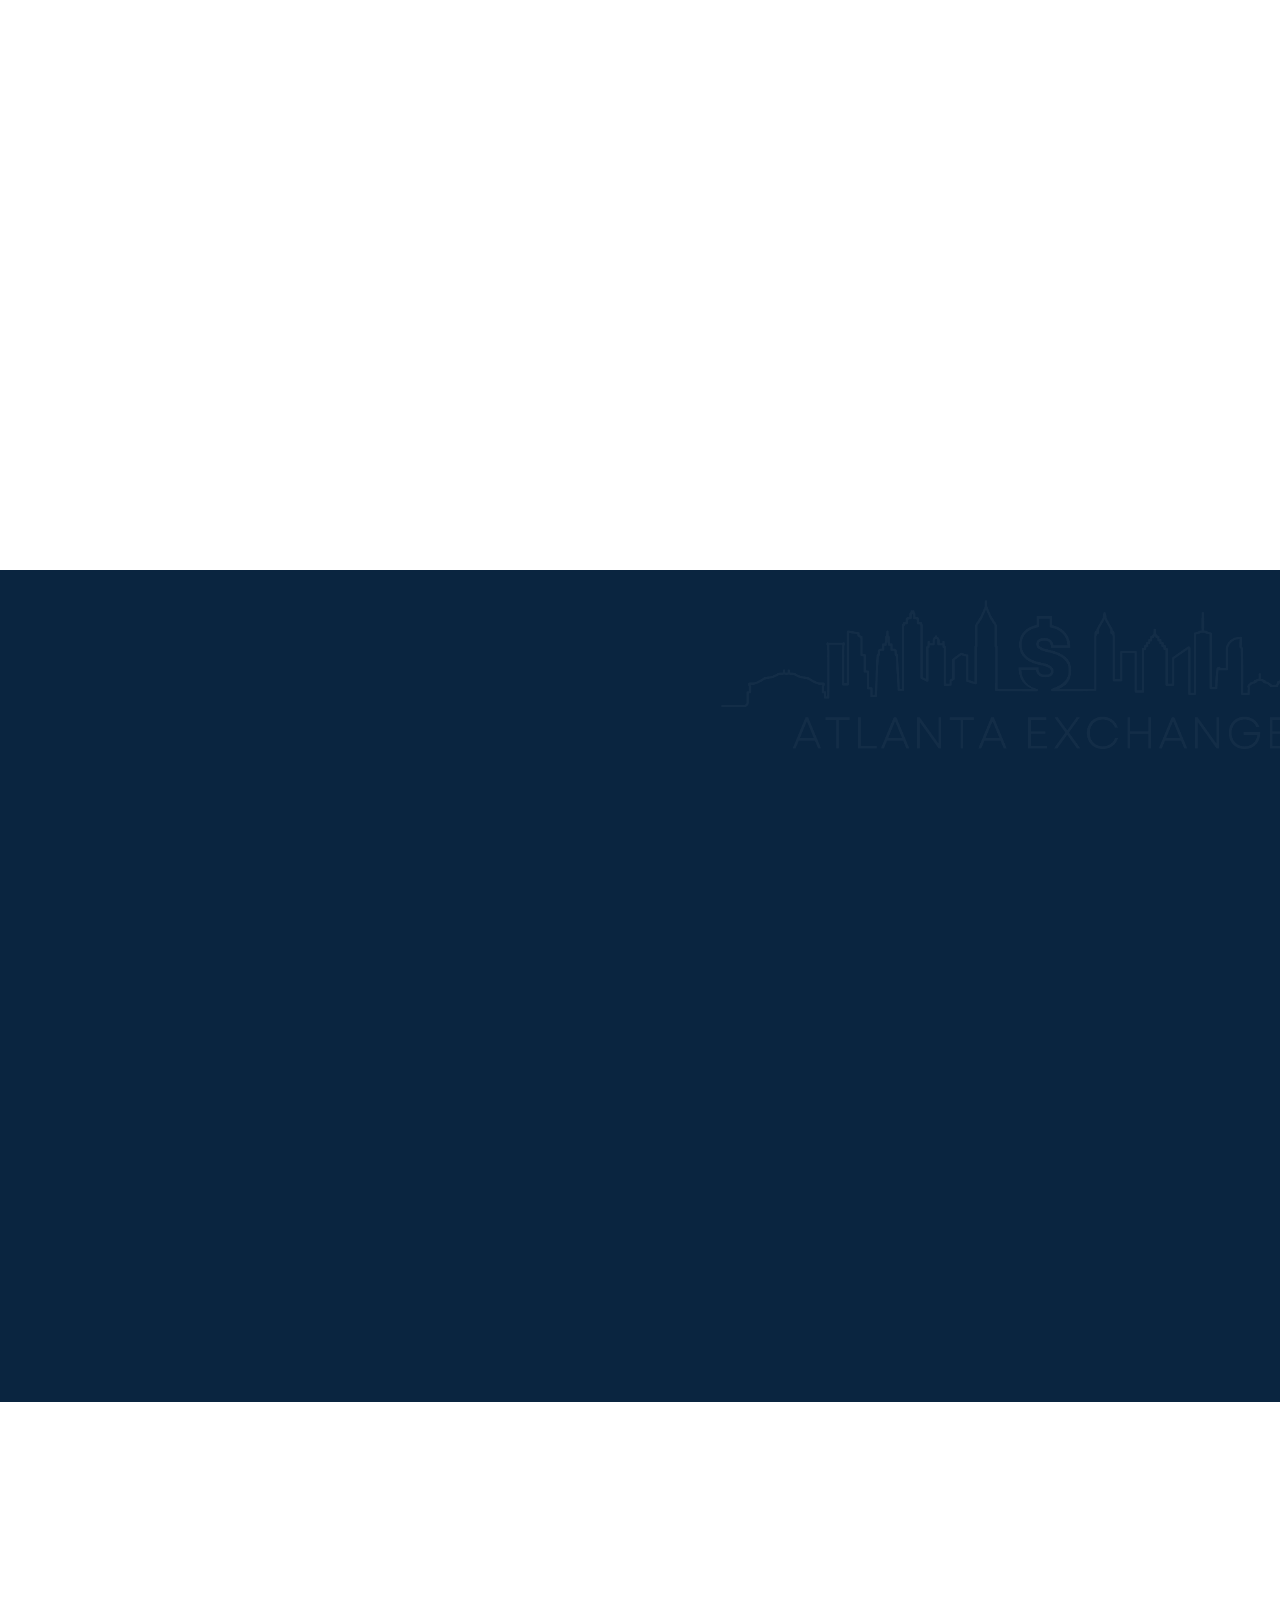
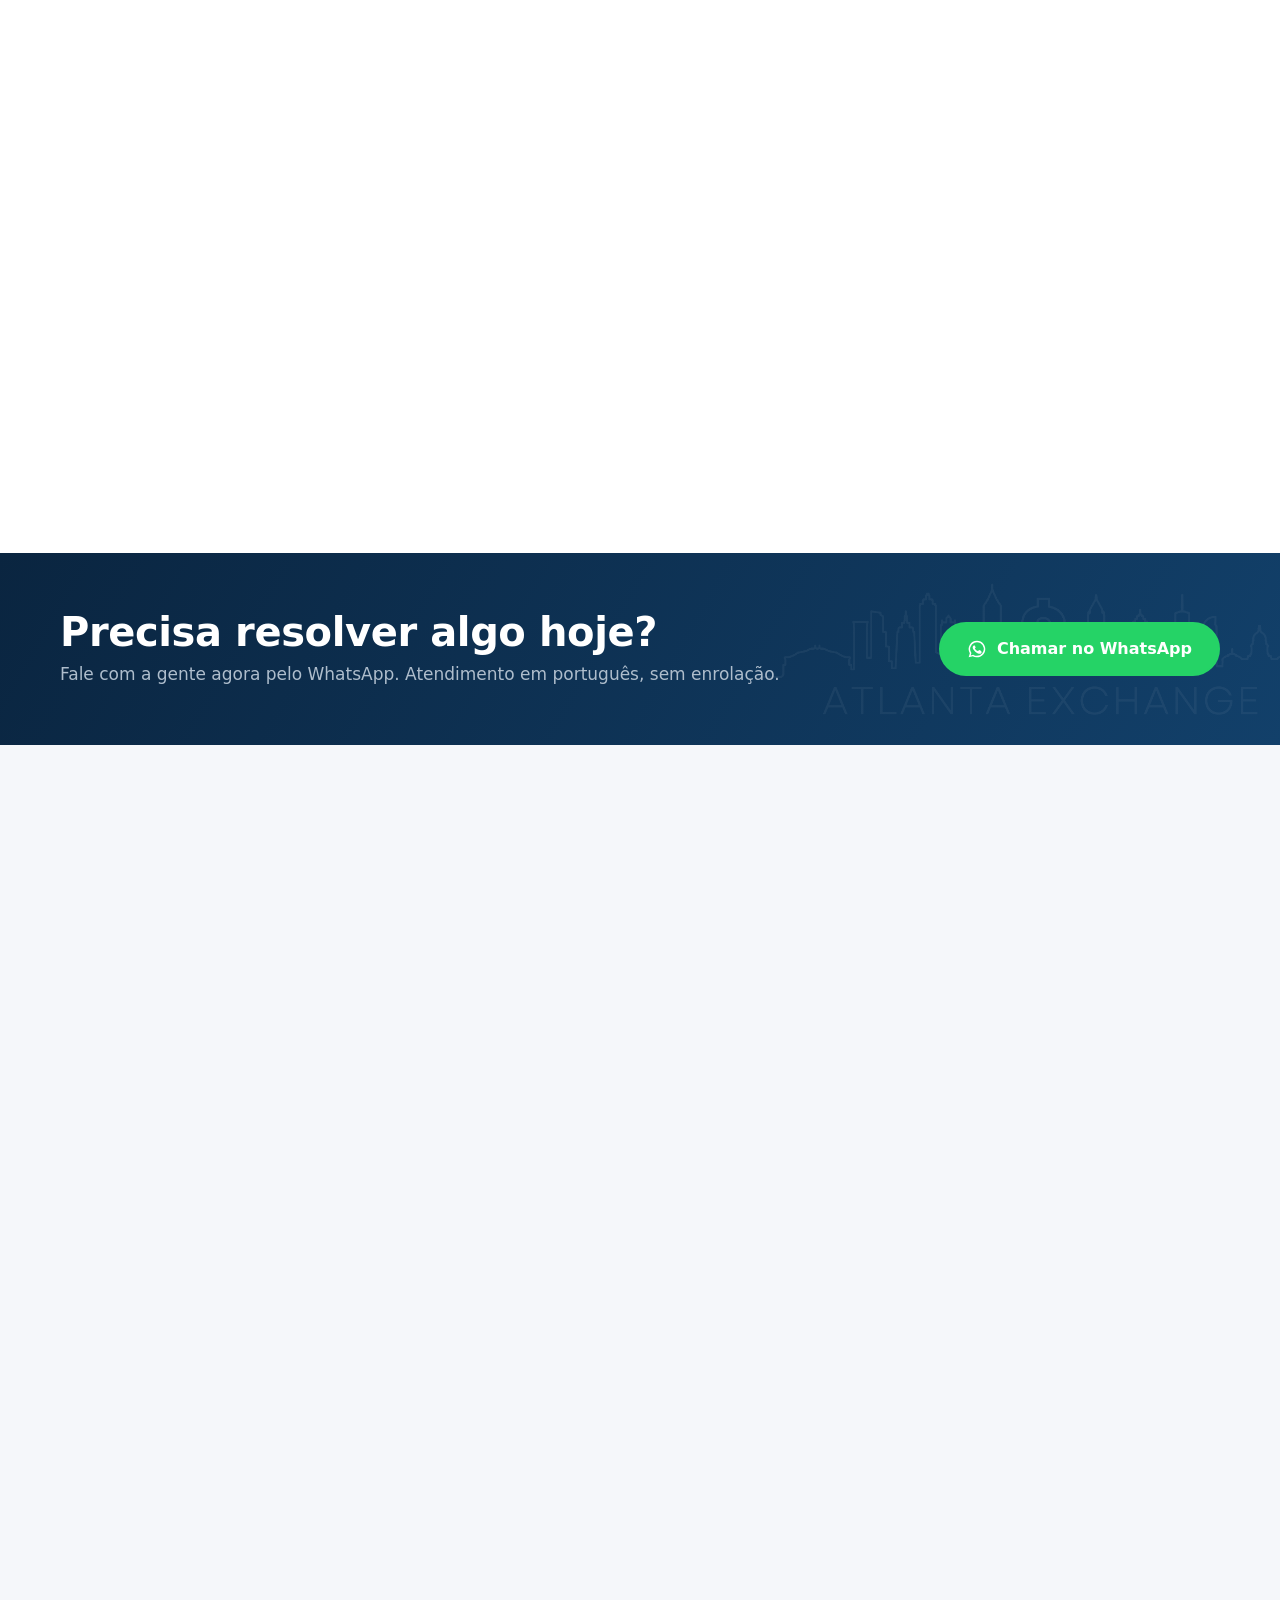
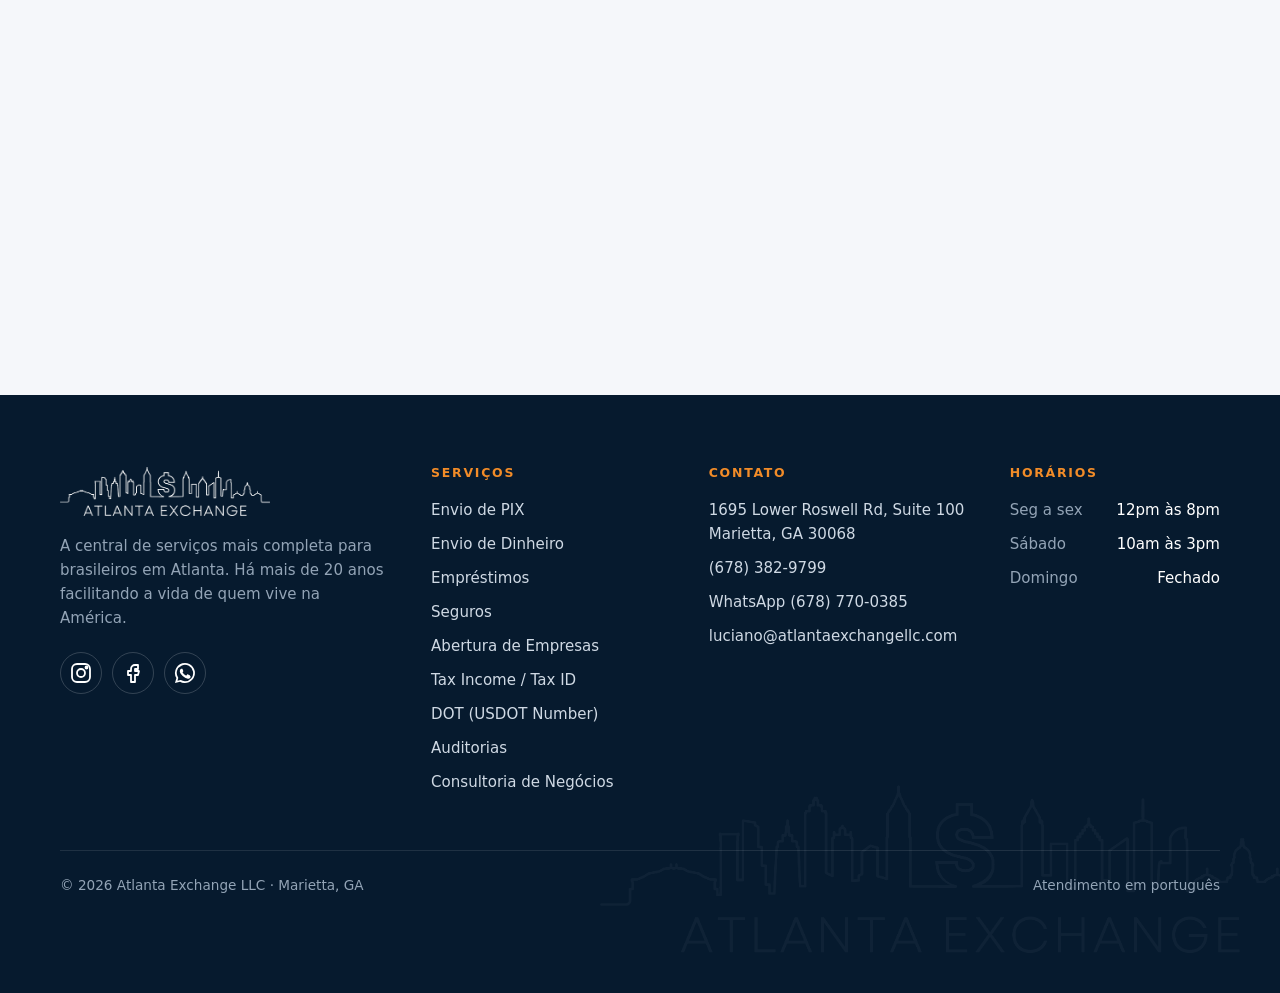
==== commit 1e0d03bd: "Política de segurança (CSP), referrer e imagens mais leves" ====
--- a/site/index.html
+++ b/site/index.html
@@ -3,6 +3,8 @@
 <head>
   <meta charset="utf-8">
   <meta name="viewport" content="width=device-width, initial-scale=1">
+  <meta http-equiv="Content-Security-Policy" content="default-src 'self'; script-src 'self'; style-src 'self' https://fonts.googleapis.com; font-src https://fonts.gstatic.com; img-src 'self' data:; connect-src https://economia.awesomeapi.com.br https://api.web3forms.com; frame-src https://www.google.com https://maps.google.com; object-src 'none'; base-uri 'self'; form-action 'none'; upgrade-insecure-requests">
+  <meta name="referrer" content="strict-origin-when-cross-origin">
   <title>Atlanta Exchange | PIX, Remessas, Seguros, Tax e Empresas para Brasileiros em Atlanta</title>
   <meta name="description" content="Envio de PIX e dinheiro para o Brasil, seguros, abertura de LLC, imposto de renda, ITIN, USDOT e empréstimos. Há mais de 20 anos atendendo brasileiros em Atlanta, em português. Marietta, GA.">
   <link rel="canonical" href="https://www.atlantaexchangellc.com/">
--- a/site/styles.css
+++ b/site/styles.css
@@ -68,7 +68,7 @@
 }
 .nav__inner { display: flex; align-items: center; justify-content: space-between; height: 88px; }
 .nav__logo img { width: 240px; }
-@media (max-width: 520px) { .nav__logo img { width: 190px; } }
+@media (max-width: 520px) { .nav__logo img { width: 250px; } }
 .nav__menu { display: flex; align-items: center; gap: 6px; }
 .nav__menu a:not(.btn) {
   text-decoration: none; font-weight: 600; color: var(--navy-700);
@@ -403,7 +403,15 @@
 .quote__inner { display: flex; align-items: center; gap: 14px; height: 38px; white-space: nowrap; overflow: hidden; }
 .quote__live {
   width: 8px; height: 8px; border-radius: 50%; background: #25d366; flex: none;
-  animation: wa-pulse 1.8s ease-out infinite;
+  position: relative;
+}
+.quote__live::after {
+  content: ""; position: absolute; inset: 0; border-radius: 50%; background: #25d366;
+  animation: dot-ping 1.8s ease-out infinite;
+}
+@keyframes dot-ping {
+  0%   { transform: scale(1); opacity: .7; }
+  80%, 100% { transform: scale(2.6); opacity: 0; }
 }
 .quote__pair { font-weight: 500; }
 .quote__pair small { color: #8fa3b8; margin-left: 4px; }
@@ -515,3 +523,51 @@
   .hero__inner > * { animation: none; }
   .reveal { opacity: 1; transform: none; transition: none; }
 }
+
+/* ===== Ajustes finos para celular ===== */
+@media (max-width: 700px) {
+  /* Topo: foto visível em cima, texto embaixo */
+  .hero { padding: 250px 0 48px; align-items: flex-end; }
+  .hero__bg {
+    background:
+      linear-gradient(180deg, rgba(6,26,46,0) 0px, rgba(6,26,46,.15) 120px, rgba(6,26,46,.9) 250px, var(--navy-900) 320px),
+      url("img/hero.jpg") center top / 100% auto no-repeat,
+      var(--navy-900);
+  }
+  .hero h1 { font-size: 2.3rem; }
+  .hero__lead { font-size: 1.02rem; margin-bottom: 26px; }
+  .hero__cta { flex-direction: column; gap: 12px; margin-bottom: 36px; }
+  .hero__cta .btn { width: 100%; }
+  .hero__stats { display: grid; grid-template-columns: repeat(3, 1fr); gap: 10px; }
+  .hero__stats li { padding-left: 10px; }
+  .hero__stats strong { font-size: 1.35rem; }
+  .hero__stats span { font-size: .74rem; line-height: 1.3; }
+
+  /* Cartões de serviço compactos: ícone ao lado do texto */
+  .services { gap: 12px; }
+  .card--link {
+    display: grid; grid-template-columns: 46px 1fr; column-gap: 16px; align-items: start;
+    padding: 18px 18px;
+  }
+  .card--link .card__icon { grid-row: span 3; width: 46px; height: 46px; margin: 0; }
+  .card--link h3 { margin: 2px 0 4px; font-size: 1.02rem; }
+  .card--link p { font-size: .9rem; line-height: 1.5; }
+  .card--link .card__more { margin-top: 8px; font-size: .85rem; }
+
+  /* Foto do PIX mais baixa */
+  .split__media img { aspect-ratio: 4 / 3; max-height: none; object-position: center 25%; }
+
+  /* Marcas d'água só no computador */
+  .cta-band--home::after, #remessa::before { display: none; }
+  .cta-band .btn { width: 100%; }
+  .cta-band { padding: 48px 0; }
+
+  .values { gap: 14px; }
+  .value { padding: 24px 22px; }
+  .section__head { margin-bottom: 36px; }
+
+  /* Botão flutuante um pouco menor */
+  .wa-float { width: 54px; height: 54px; right: 14px; bottom: 14px; }
+  .wa-float svg { width: 26px; height: 26px; }
+}
+@media (prefers-reduced-motion: reduce) { .quote__live::after { animation: none; opacity: 0; } }
